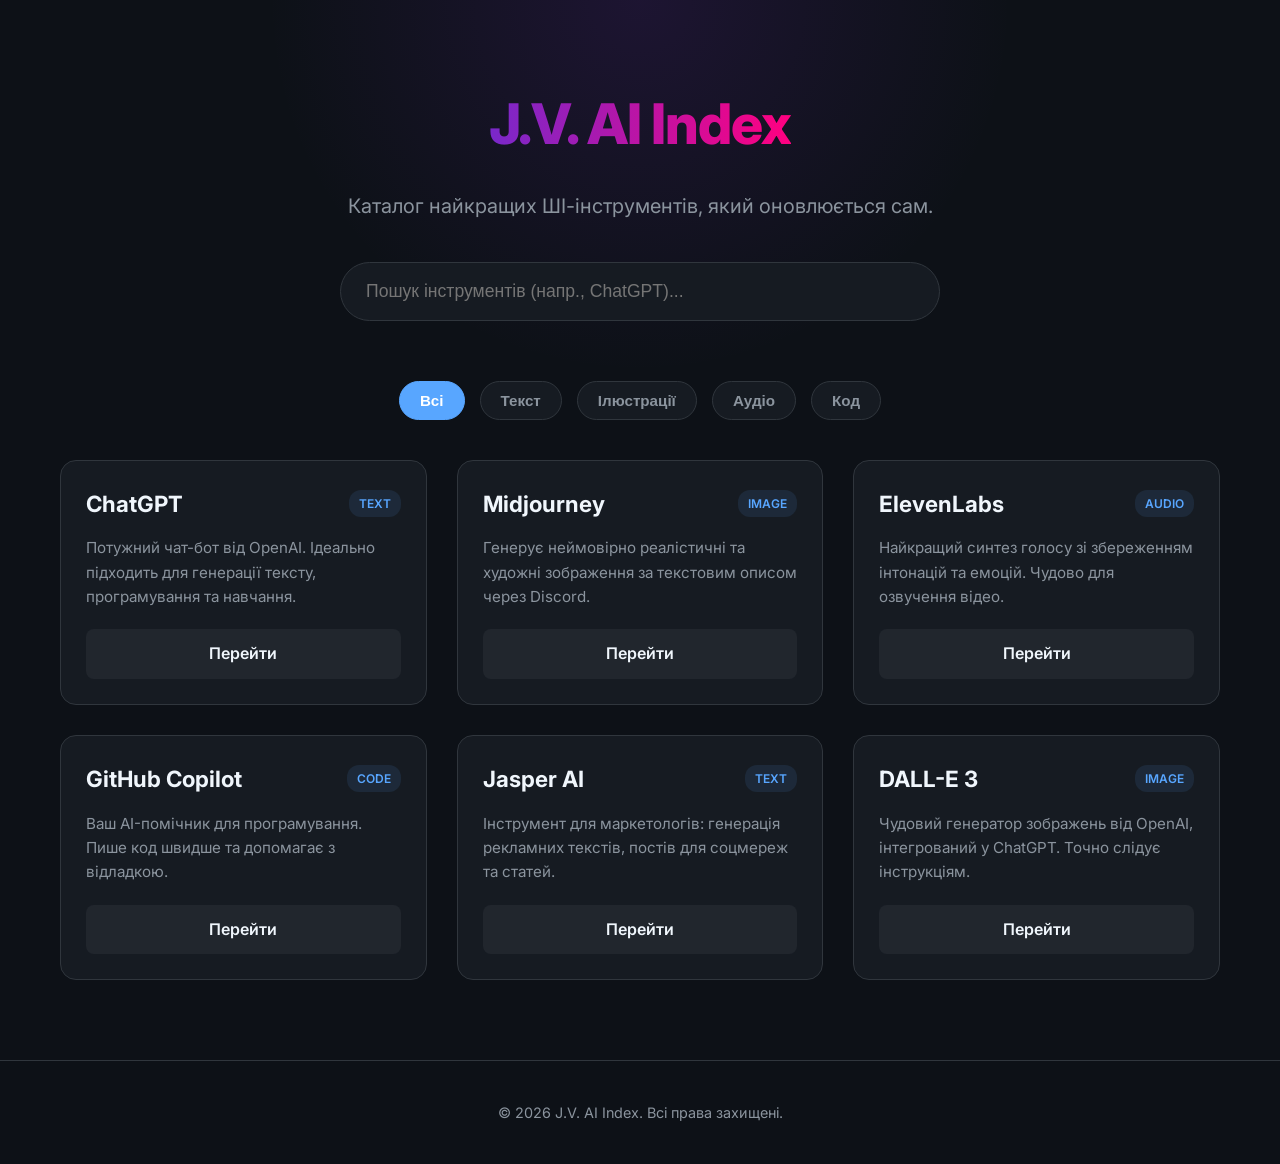
==== index.html @ 3a3bdd32 "Add files via upload" ====
<!DOCTYPE html>
<html lang="uk">

<head>
    <meta charset="UTF-8">
    <meta name="viewport" content="width=device-width, initial-scale=1.0">
    <title>AI Tools Database</title>
    <link rel="icon" type="image/png" href="favicon.png">
    <link rel="stylesheet" href="styles.css">
    <link href="https://fonts.googleapis.com/css2?family=Inter:wght@400;600;800&display=swap" rel="stylesheet">
</head>

<body>
    <header class="hero">
        <div class="container">
            <h1> <span class="gradient-text">J.V. AI Index</span></h1>
            <p>Каталог найкращих ШІ-інструментів, який оновлюється сам.</p>
            <div class="search-box">
                <input type="text" id="searchInput" placeholder="Пошук інструментів (напр., ChatGPT)...">
            </div>
        </div>
    </header>

    <main class="container">
        <div class="filters">
            <button class="filter-btn active" data-category="all">Всі</button>
            <button class="filter-btn" data-category="text">Текст</button>
            <button class="filter-btn" data-category="image">Ілюстрації</button>
            <button class="filter-btn" data-category="audio">Аудіо</button>
            <button class="filter-btn" data-category="code">Код</button>
        </div>

        <div class="tools-grid" id="toolsGrid">
            <!-- Items will be injected here by script.js -->
        </div>
    </main>

    <footer>
        <p>© 2026 J.V. AI Index. Всі права захищені.</p>
    </footer>

    <!-- Auto-monetization script (Skimlinks) -->
    <script type="text/javascript" src="https://s.skimresources.com/js/299388X1787152.skimlinks.js"></script>
    <script src="script.js"></script>
</body>

</html>
---- styles.css ----
:root {
    --bg-color: #0d1117;
    --card-bg: #161b22;
    --text-primary: #f0f6fc;
    --text-secondary: #8b949e;
    --accent: #58a6ff;
    --accent-hover: #3182ce;
    --gradient-start: #7928ca;
    --gradient-end: #ff0080;
}

* {
    margin: 0;
    padding: 0;
    box-sizing: border-box;
}

body {
    font-family: 'Inter', sans-serif;
    background-color: var(--bg-color);
    color: var(--text-primary);
    line-height: 1.6;
}

.container {
    max-width: 1200px;
    margin: 0 auto;
    padding: 0 20px;
}

.hero {
    text-align: center;
    padding: 80px 0 60px;
    background: radial-gradient(circle at top, rgba(121, 40, 202, 0.15) 0%, transparent 50%);
}

h1 {
    font-size: 3.5rem;
    font-weight: 800;
    margin-bottom: 20px;
    letter-spacing: -1px;
}

.gradient-text {
    background: linear-gradient(to right, var(--gradient-start), var(--gradient-end));
    -webkit-background-clip: text;
    -webkit-text-fill-color: transparent;
}

.hero p {
    font-size: 1.25rem;
    color: var(--text-secondary);
    margin-bottom: 40px;
}

.search-box {
    max-width: 600px;
    margin: 0 auto;
}

.search-box input {
    width: 100%;
    padding: 18px 25px;
    font-size: 1.1rem;
    background-color: var(--card-bg);
    border: 1px solid #30363d;
    border-radius: 50px;
    color: var(--text-primary);
    outline: none;
    transition: all 0.3s ease;
}

.search-box input:focus {
    border-color: var(--accent);
    box-shadow: 0 0 0 3px rgba(88, 166, 255, 0.3);
}

.filters {
    display: flex;
    justify-content: center;
    gap: 15px;
    margin-bottom: 40px;
    flex-wrap: wrap;
}

.filter-btn {
    background-color: var(--card-bg);
    color: var(--text-secondary);
    border: 1px solid #30363d;
    padding: 10px 20px;
    border-radius: 20px;
    cursor: pointer;
    font-size: 0.95rem;
    font-weight: 600;
    transition: all 0.2s;
}

.filter-btn:hover {
    color: var(--text-primary);
    border-color: var(--text-secondary);
}

.filter-btn.active {
    background-color: var(--accent);
    color: #fff;
    border-color: var(--accent);
}

.tools-grid {
    display: grid;
    grid-template-columns: repeat(auto-fill, minmax(300px, 1fr));
    gap: 30px;
    margin-bottom: 80px;
}

.card {
    background-color: var(--card-bg);
    border: 1px solid #30363d;
    border-radius: 16px;
    padding: 25px;
    transition: transform 0.3s ease, box-shadow 0.3s ease;
    display: flex;
    flex-direction: column;
}

.card:hover {
    transform: translateY(-5px);
    box-shadow: 0 10px 30px rgba(0, 0, 0, 0.5);
    border-color: #484f58;
}

.card-header {
    display: flex;
    justify-content: space-between;
    align-items: center;
    margin-bottom: 15px;
}

.card h3 {
    font-size: 1.4rem;
    color: var(--text-primary);
}

.category-tag {
    font-size: 0.75rem;
    text-transform: uppercase;
    background: rgba(88, 166, 255, 0.1);
    color: var(--accent);
    padding: 4px 10px;
    border-radius: 12px;
    font-weight: 600;
}

.card p {
    color: var(--text-secondary);
    font-size: 0.95rem;
    flex-grow: 1;
    margin-bottom: 20px;
}

.card-link {
    display: inline-block;
    width: 100%;
    text-align: center;
    padding: 12px 0;
    background-color: #21262d;
    color: var(--text-primary);
    text-decoration: none;
    border-radius: 8px;
    font-weight: 600;
    transition: background-color 0.2s;
}

.card-link:hover {
    background-color: var(--accent);
}

footer {
    text-align: center;
    padding: 40px 0;
    border-top: 1px solid #30363d;
    color: var(--text-secondary);
    font-size: 0.9rem;
}
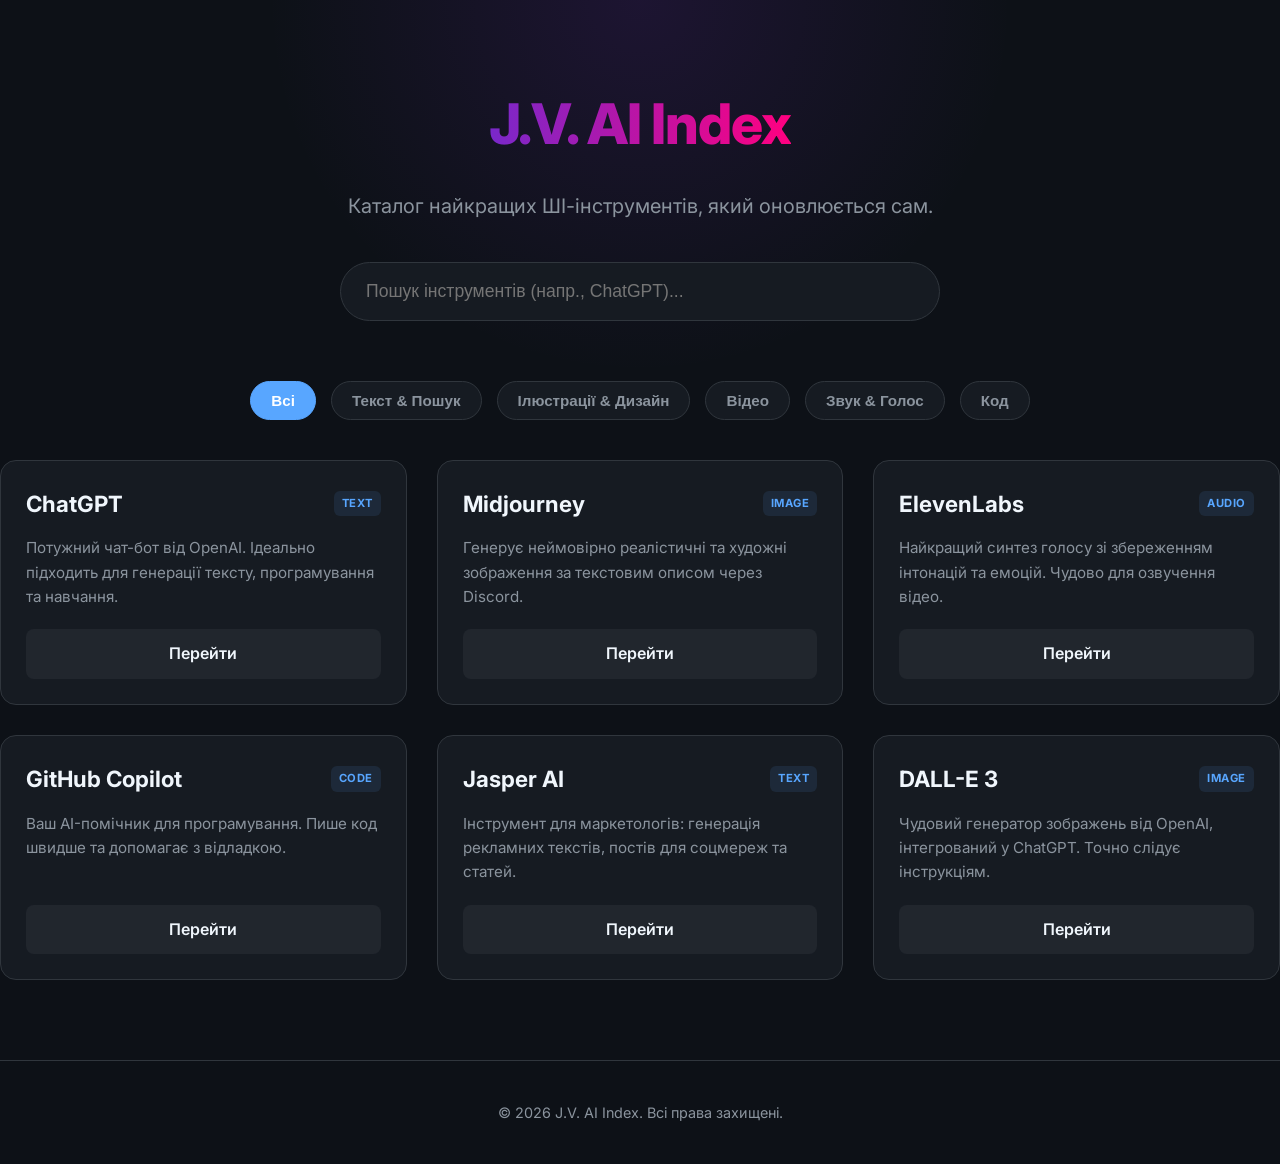
==== commit a6d0ad8b: "Add files via upload" ====
--- a/index.html
+++ b/index.html
@@ -21,18 +21,18 @@
         </div>
     </header>
 
-    <main class="container">
-        <div class="filters">
-            <button class="filter-btn active" data-category="all">Всі</button>
-            <button class="filter-btn" data-category="text">Текст</button>
-            <button class="filter-btn" data-category="image">Ілюстрації</button>
-            <button class="filter-btn" data-category="audio">Аудіо</button>
-            <button class="filter-btn" data-category="code">Код</button>
-        </div>
+    <div class="filters">
+        <button class="filter-btn active" data-category="all">Всі</button>
+        <button class="filter-btn" data-category="text">Текст & Пошук</button>
+        <button class="filter-btn" data-category="image">Ілюстрації & Дизайн</button>
+        <button class="filter-btn" data-category="video">Відео</button>
+        <button class="filter-btn" data-category="audio">Звук & Голос</button>
+        <button class="filter-btn" data-category="code">Код</button>
+    </div>
 
-        <div class="tools-grid" id="toolsGrid">
-            <!-- Items will be injected here by script.js -->
-        </div>
+    <div class="tools-grid" id="toolsGrid">
+        <!-- Items will be injected here by script.js -->
+    </div>
     </main>
 
     <footer>
--- a/styles.css
+++ b/styles.css
@@ -141,14 +141,40 @@
     color: var(--text-primary);
 }
 
+.tags-container {
+    display: flex;
+    flex-wrap: wrap;
+    gap: 6px;
+    justify-content: flex-end;
+}
+
 .category-tag {
-    font-size: 0.75rem;
+    font-size: 0.70rem;
     text-transform: uppercase;
     background: rgba(88, 166, 255, 0.1);
     color: var(--accent);
-    padding: 4px 10px;
-    border-radius: 12px;
-    font-weight: 600;
+    padding: 4px 8px;
+    border-radius: 6px;
+    font-weight: 700;
+    letter-spacing: 0.5px;
+}
+
+/* Специфічні кольори для популярних тегів */
+.tag-10 {
+    background: rgba(255, 123, 114, 0.15);
+    color: #ff7b72;
+    border: 1px solid rgba(255, 123, 114, 0.3);
+}
+
+.tag-20 {
+    background: rgba(210, 168, 255, 0.15);
+    color: #d2a8ff;
+    border: 1px solid rgba(210, 168, 255, 0.3);
+}
+
+.tag- {
+    background: rgba(86, 211, 100, 0.15);
+    color: #56d364;
 }
 
 .card p {
@@ -181,4 +207,4 @@
     border-top: 1px solid #30363d;
     color: var(--text-secondary);
     font-size: 0.9rem;
-}
+}
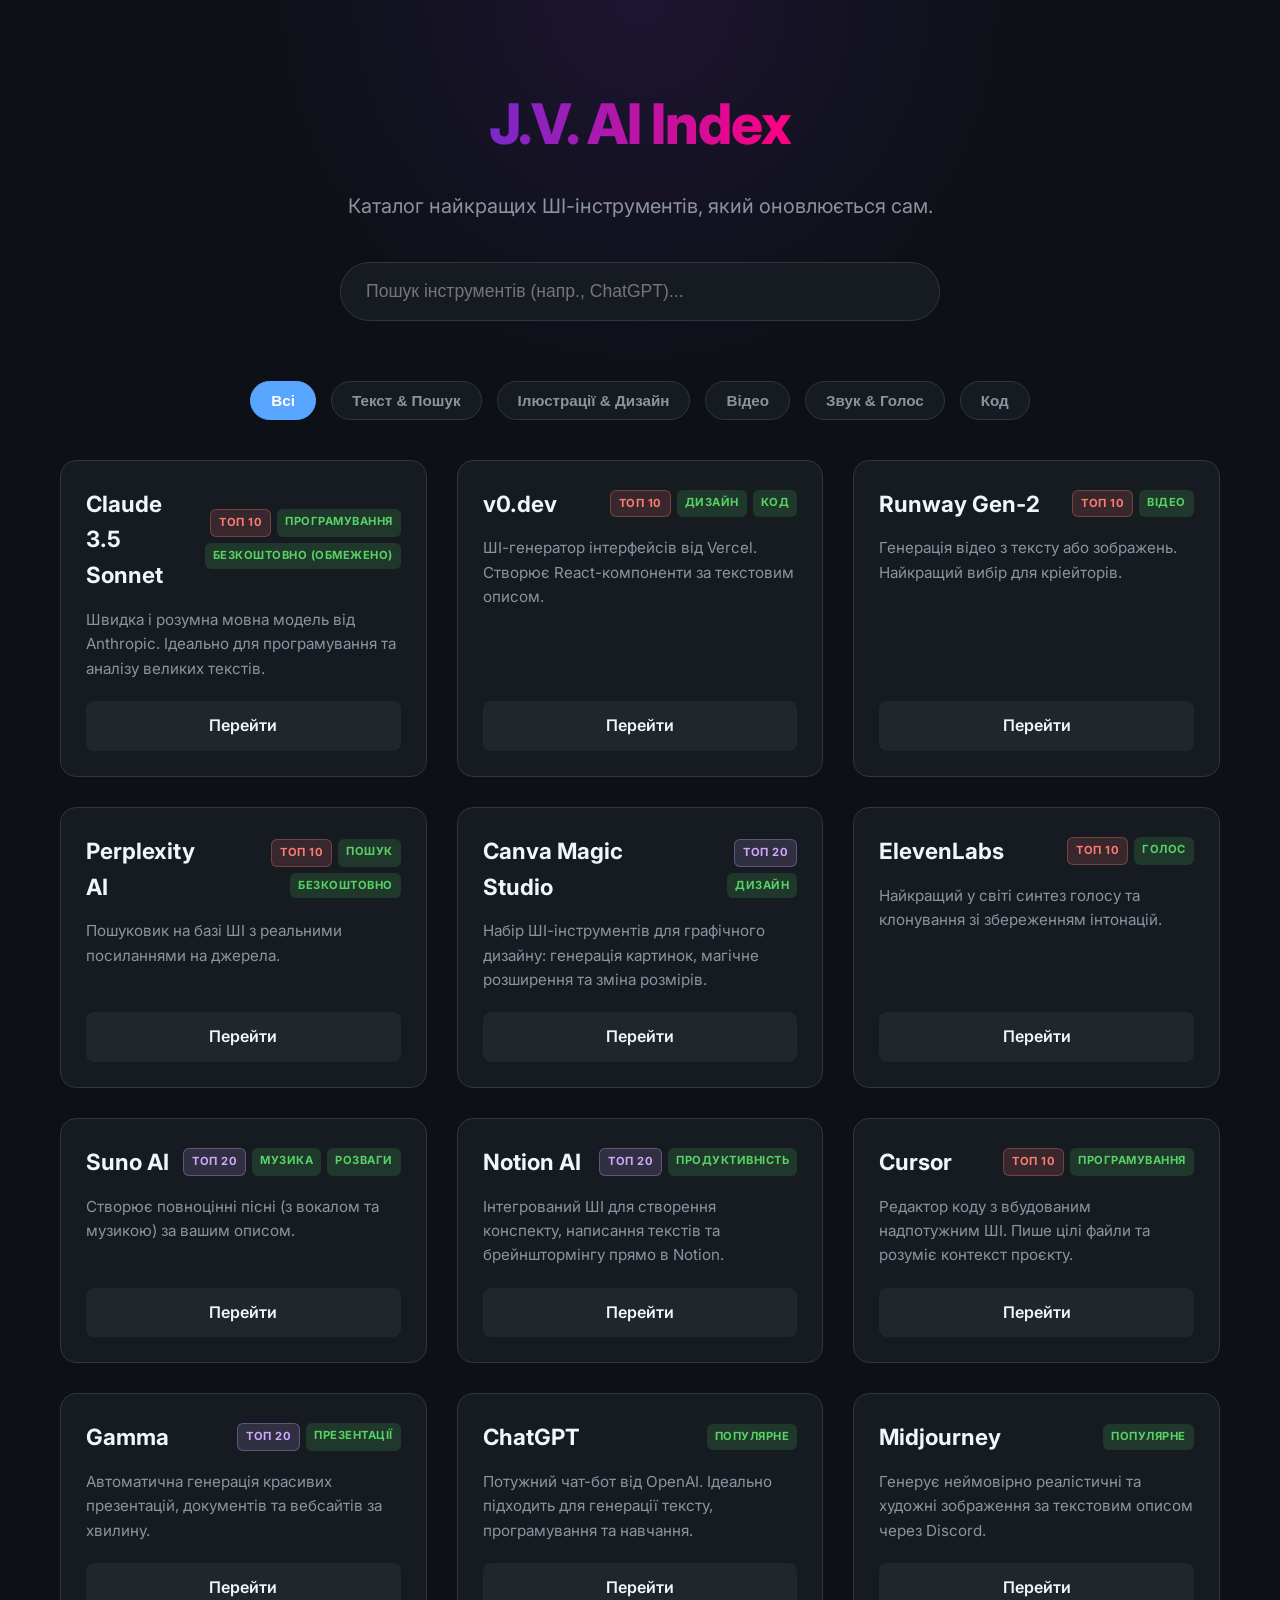
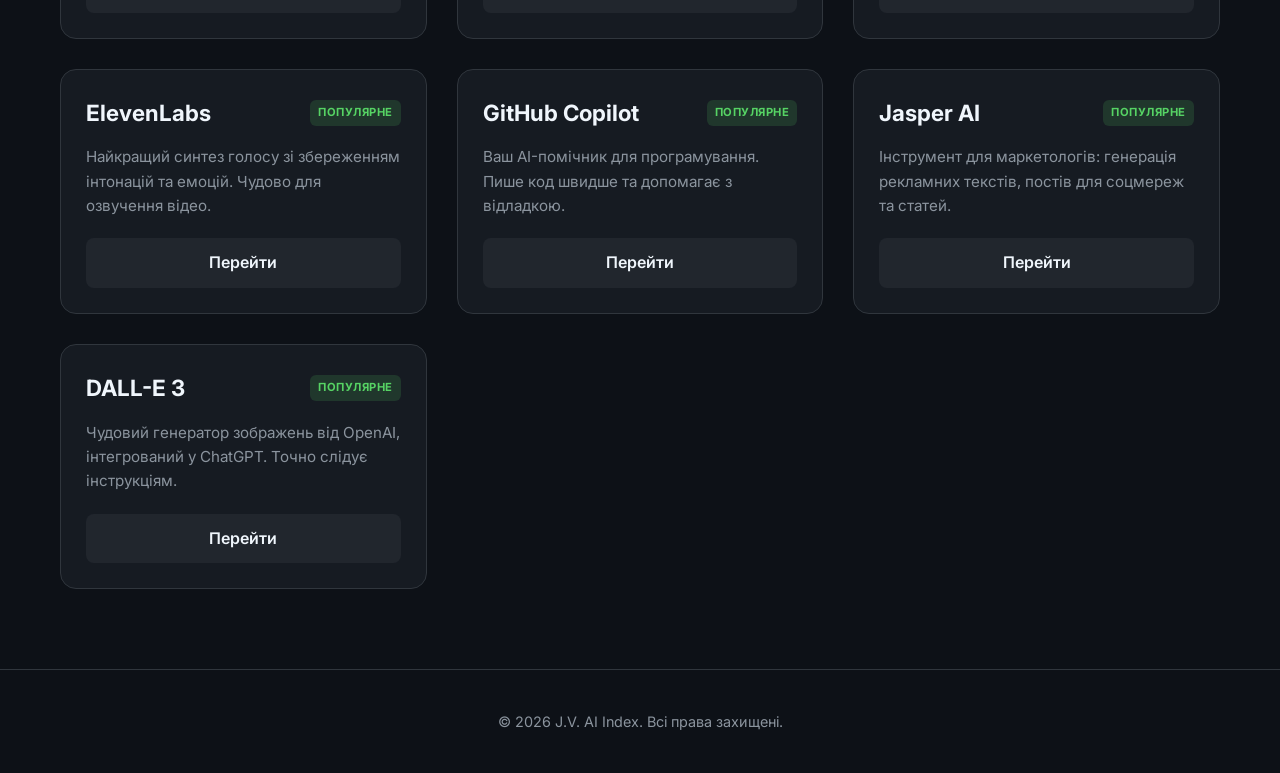
==== commit 9a911fff: "Add files via upload" ====
--- a/index.html
+++ b/index.html
@@ -21,18 +21,19 @@
         </div>
     </header>
 
-    <div class="filters">
-        <button class="filter-btn active" data-category="all">Всі</button>
-        <button class="filter-btn" data-category="text">Текст & Пошук</button>
-        <button class="filter-btn" data-category="image">Ілюстрації & Дизайн</button>
-        <button class="filter-btn" data-category="video">Відео</button>
-        <button class="filter-btn" data-category="audio">Звук & Голос</button>
-        <button class="filter-btn" data-category="code">Код</button>
-    </div>
+    <main class="container">
+        <div class="filters">
+            <button class="filter-btn active" data-category="all">Всі</button>
+            <button class="filter-btn" data-category="text">Текст & Пошук</button>
+            <button class="filter-btn" data-category="image">Ілюстрації & Дизайн</button>
+            <button class="filter-btn" data-category="video">Відео</button>
+            <button class="filter-btn" data-category="audio">Звук & Голос</button>
+            <button class="filter-btn" data-category="code">Код</button>
+        </div>
 
-    <div class="tools-grid" id="toolsGrid">
-        <!-- Items will be injected here by script.js -->
-    </div>
+        <div class="tools-grid" id="toolsGrid">
+            <!-- Items will be injected here by script.js -->
+        </div>
     </main>
 
     <footer>
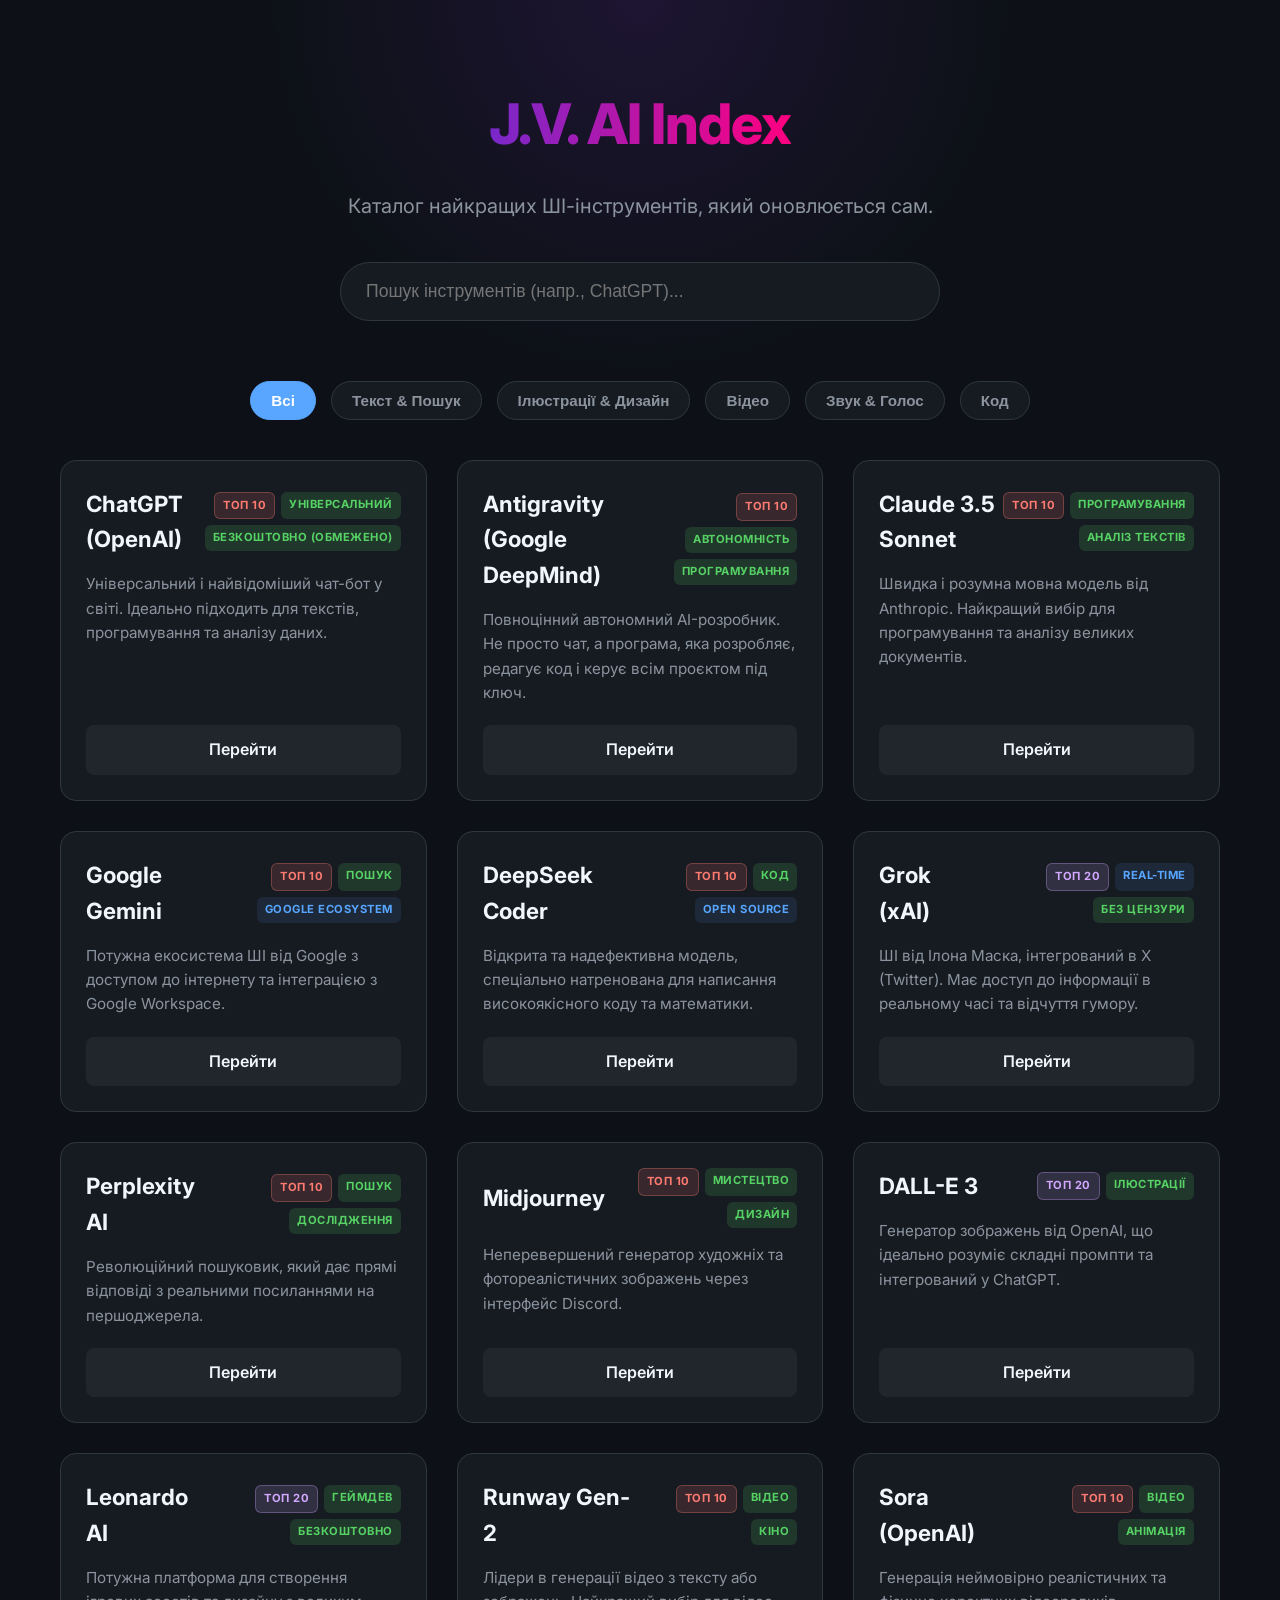
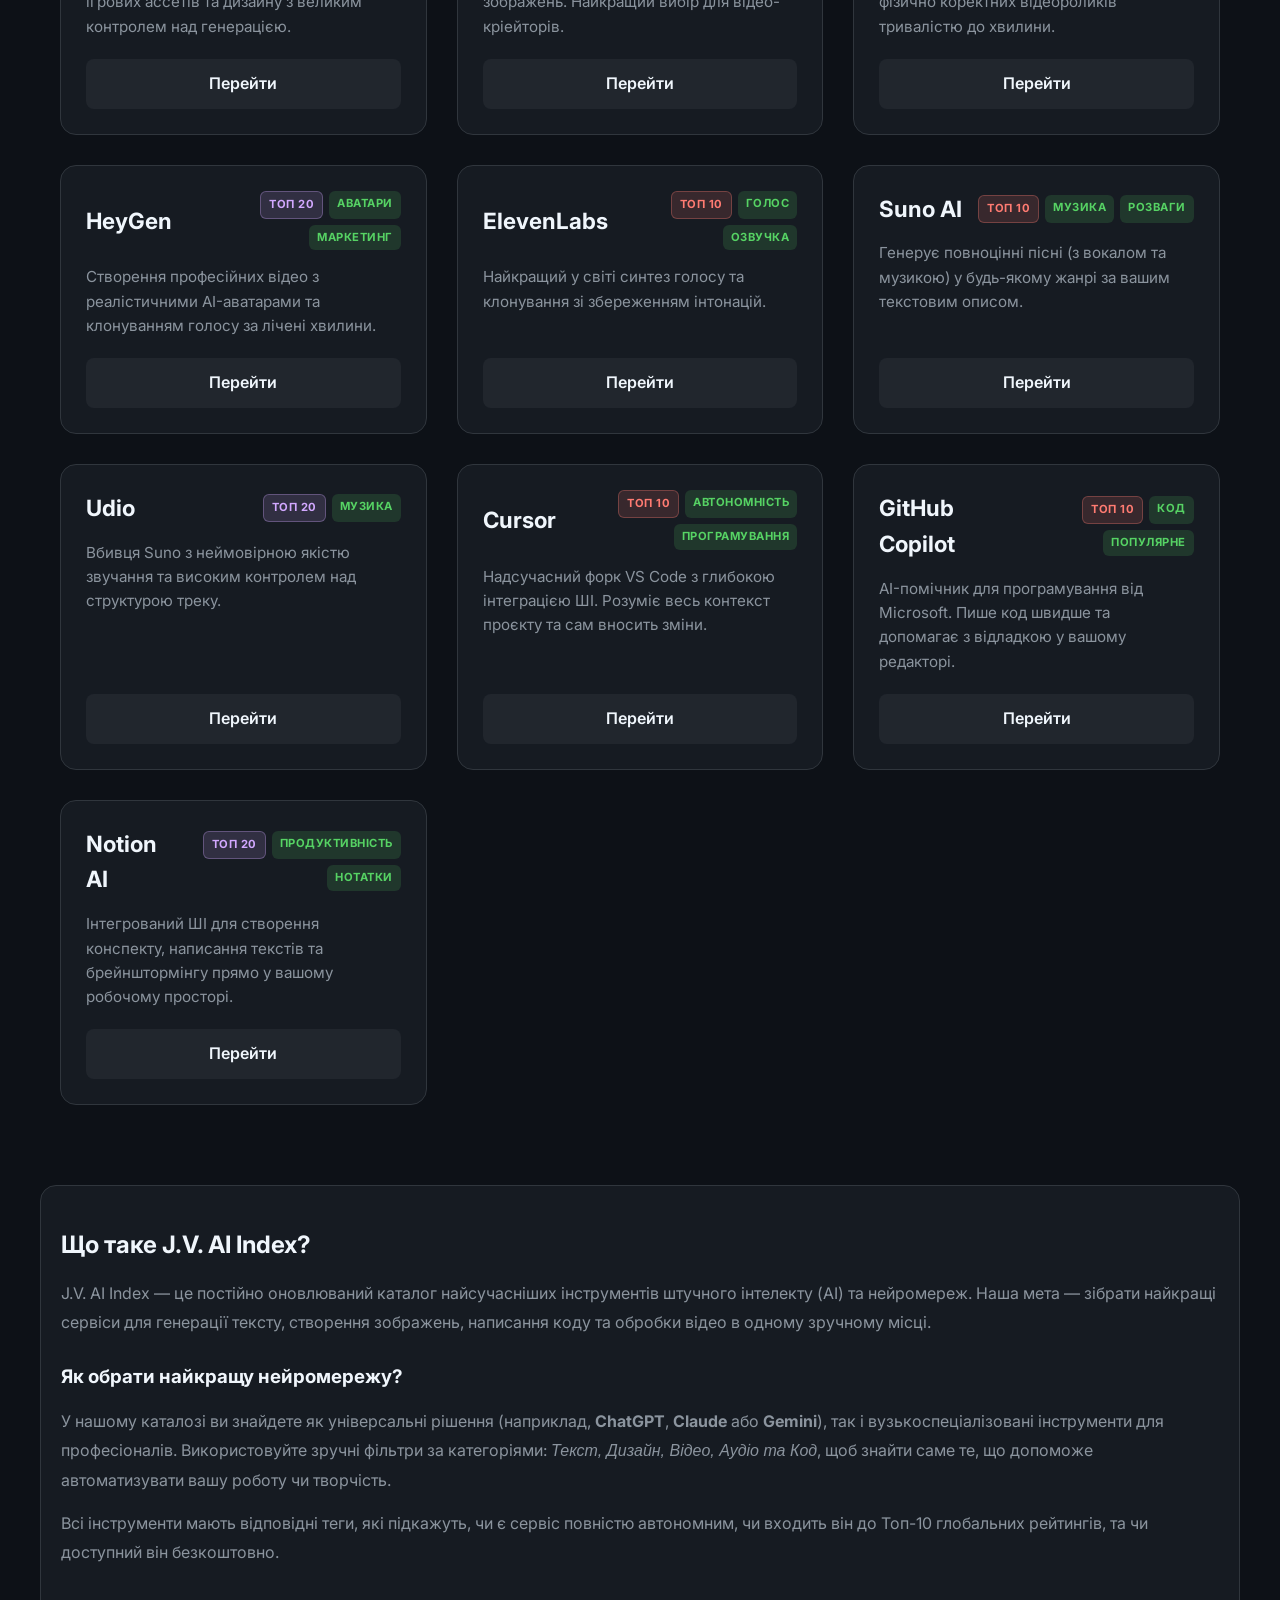
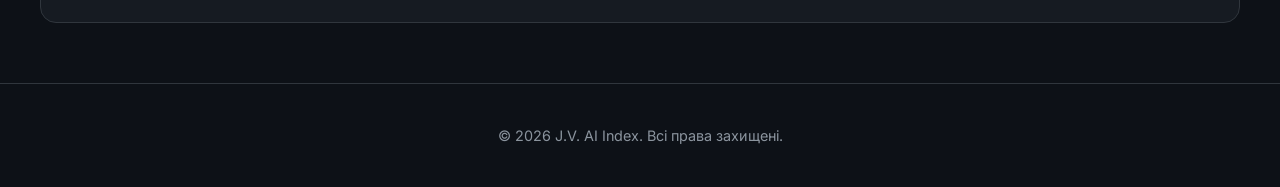
==== commit 66939561: "Add files via upload" ====
--- a/index.html
+++ b/index.html
@@ -4,7 +4,11 @@
 <head>
     <meta charset="UTF-8">
     <meta name="viewport" content="width=device-width, initial-scale=1.0">
-    <title>AI Tools Database</title>
+    <title>AI Tools Database — Каталог найкращих нейромереж</title>
+    <meta name="description"
+        content="Найбільший каталог ШІ-інструментів, нейромереж та сервісів штучного інтелекту. Знайдіть ідеальний AI для тексту, відео, програмування та дизайну.">
+    <meta name="keywords"
+        content="штучний інтелект, нейромережі, каталог ШІ, AI tools, ChatGPT, Midjourney, Claude, генерація відео">
     <link rel="icon" type="image/png" href="favicon.png">
     <link rel="stylesheet" href="styles.css">
     <link href="https://fonts.googleapis.com/css2?family=Inter:wght@400;600;800&display=swap" rel="stylesheet">
@@ -36,6 +40,22 @@
         </div>
     </main>
 
+    <section class="seo-content container">
+        <h2>Що таке J.V. AI Index?</h2>
+        <p>J.V. AI Index — це постійно оновлюваний каталог найсучасніших інструментів штучного інтелекту (AI) та
+            нейромереж. Наша мета — зібрати найкращі сервіси для генерації тексту, створення зображень, написання коду
+            та обробки відео в одному зручному місці.</p>
+
+        <h3>Як обрати найкращу нейромережу?</h3>
+        <p>У нашому каталозі ви знайдете як універсальні рішення (наприклад, <strong>ChatGPT</strong>,
+            <strong>Claude</strong> або <strong>Gemini</strong>), так і вузькоспеціалізовані інструменти для
+            професіоналів. Використовуйте зручні фільтри за категоріями: <em>Текст, Дизайн, Відео, Аудіо та Код</em>,
+            щоб знайти саме те, що допоможе автоматизувати вашу роботу чи творчість.</p>
+
+        <p>Всі інструменти мають відповідні теги, які підкажуть, чи є сервіс повністю автономним, чи входить він до
+            Топ-10 глобальних рейтингів, та чи доступний він безкоштовно.</p>
+    </section>
+
     <footer>
         <p>© 2026 J.V. AI Index. Всі права захищені.</p>
     </footer>
--- a/styles.css
+++ b/styles.css
@@ -201,6 +201,32 @@
     background-color: var(--accent);
 }
 
+.seo-content {
+    padding: 40px 20px;
+    margin-top: 40px;
+    background-color: var(--card-bg);
+    border-radius: 16px;
+    border: 1px solid #30363d;
+    margin-bottom: 60px;
+}
+
+.seo-content h2,
+.seo-content h3 {
+    color: var(--text-primary);
+    margin-bottom: 15px;
+    margin-top: 25px;
+}
+
+.seo-content h2:first-child {
+    margin-top: 0;
+}
+
+.seo-content p {
+    color: var(--text-secondary);
+    margin-bottom: 15px;
+    line-height: 1.8;
+}
+
 footer {
     text-align: center;
     padding: 40px 0;
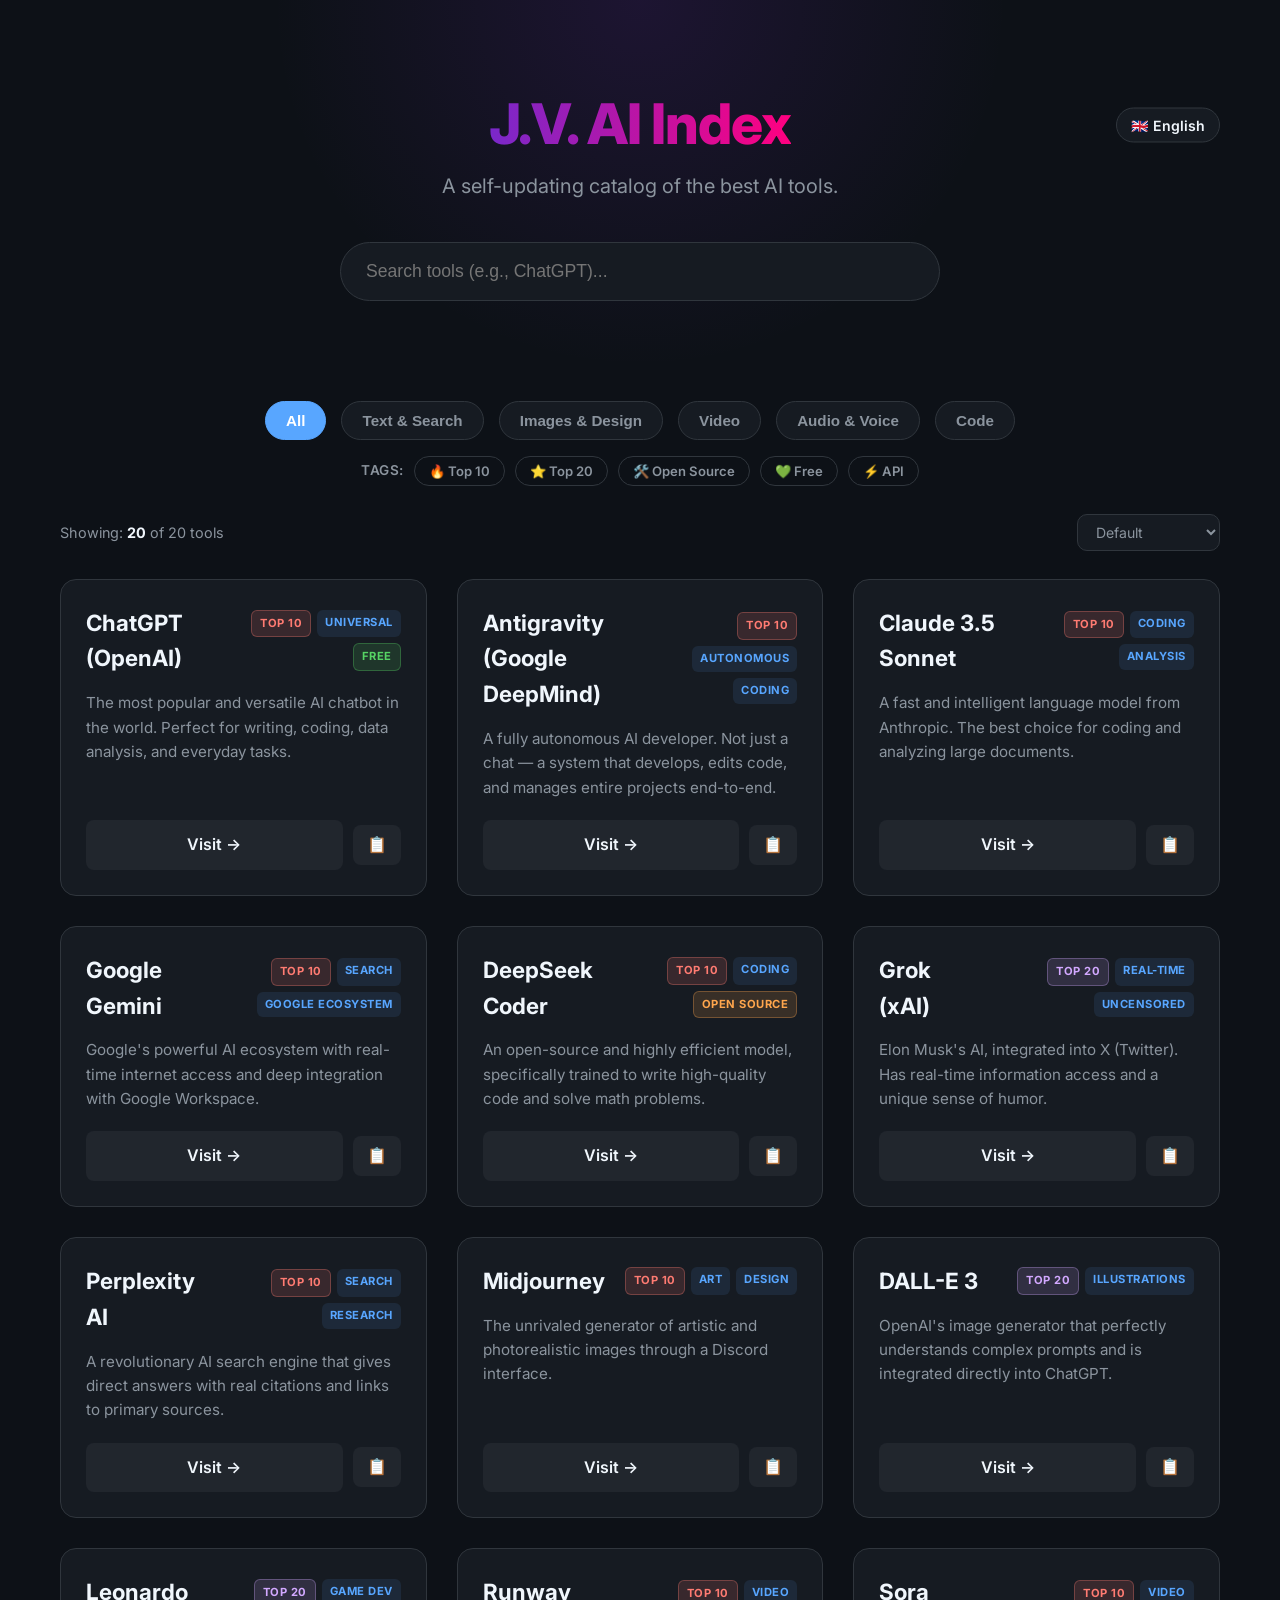
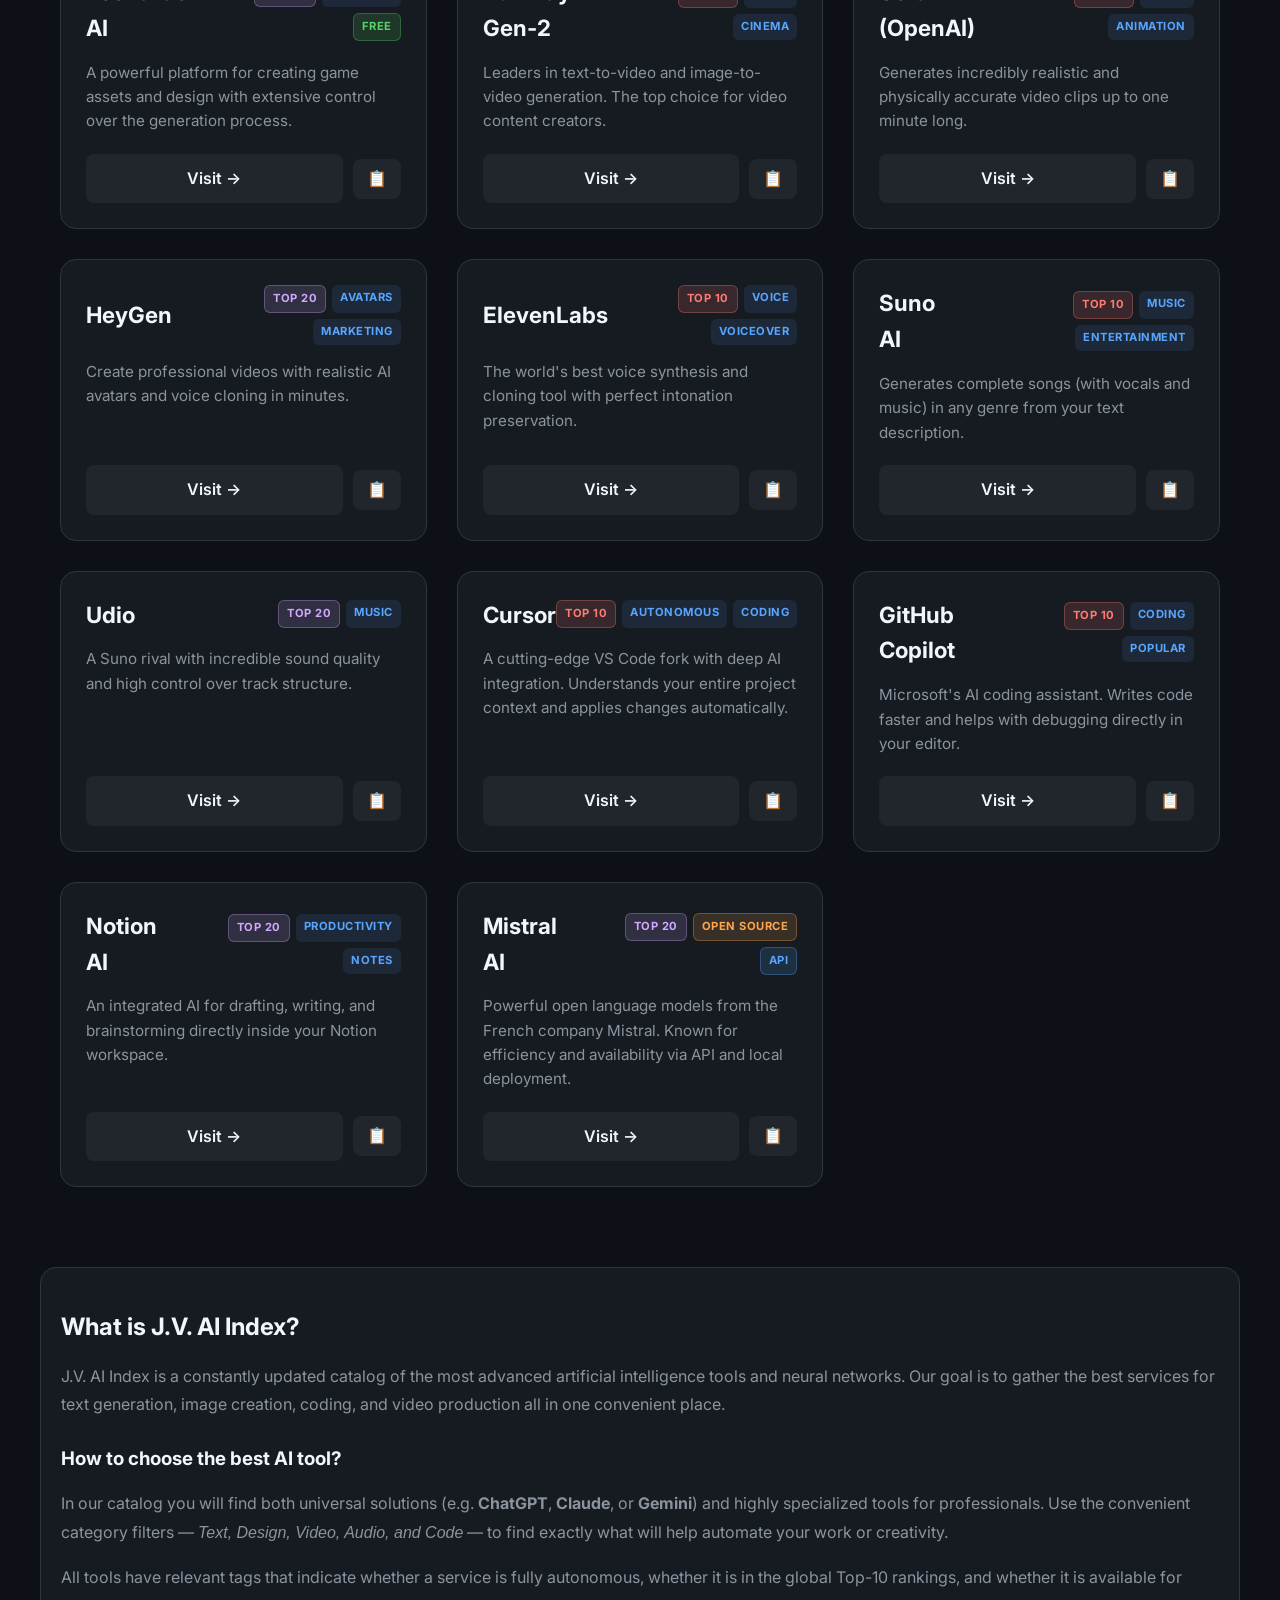
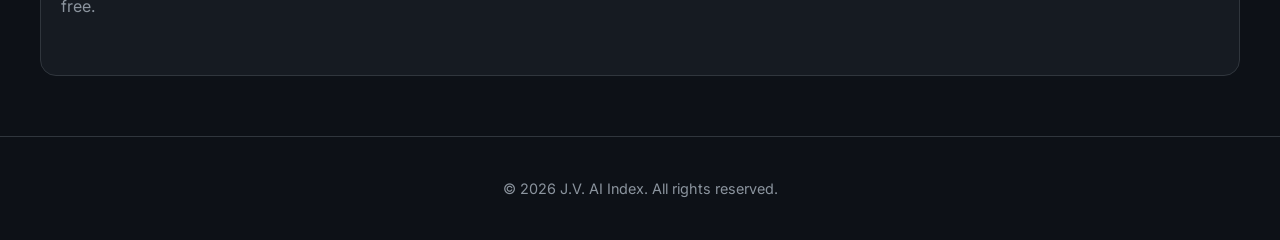
==== commit efeb5ef5: "Add files via upload" ====
--- a/index.html
+++ b/index.html
@@ -1,38 +1,64 @@
 <!DOCTYPE html>
-<html lang="uk">
+<html lang="en">
 
 <head>
     <meta charset="UTF-8">
     <meta name="viewport" content="width=device-width, initial-scale=1.0">
-    <title>AI Tools Database — Каталог найкращих нейромереж</title>
+    <title>J.V. AI Index — Best AI Tools Catalog</title>
     <meta name="description"
-        content="Найбільший каталог ШІ-інструментів, нейромереж та сервісів штучного інтелекту. Знайдіть ідеальний AI для тексту, відео, програмування та дизайну.">
+        content="The largest catalog of AI tools, neural networks, and artificial intelligence services. Find the perfect AI for text, video, coding, and design.">
     <meta name="keywords"
-        content="штучний інтелект, нейромережі, каталог ШІ, AI tools, ChatGPT, Midjourney, Claude, генерація відео">
+        content="artificial intelligence, neural networks, AI tools catalog, ChatGPT, Midjourney, Claude, video generation, best AI">
     <link rel="icon" type="image/png" href="favicon.png">
     <link rel="stylesheet" href="styles.css">
     <link href="https://fonts.googleapis.com/css2?family=Inter:wght@400;600;800&display=swap" rel="stylesheet">
+    <!-- i18n must load before script.js -->
+    <script src="i18n.js"></script>
 </head>
 
 <body>
     <header class="hero">
         <div class="container">
-            <h1> <span class="gradient-text">J.V. AI Index</span></h1>
-            <p>Каталог найкращих ШІ-інструментів, який оновлюється сам.</p>
+            <div class="hero-top">
+                <h1><span class="gradient-text">J.V. AI Index</span></h1>
+                <!-- Language Switcher -->
+                <div class="lang-switcher" id="langSwitcher" aria-label="Language selector"></div>
+            </div>
+            <p data-i18n="site_subtitle">A self-updating catalog of the best AI tools.</p>
             <div class="search-box">
-                <input type="text" id="searchInput" placeholder="Пошук інструментів (напр., ChatGPT)...">
+                <input type="text" id="searchInput" data-i18n-placeholder="search_placeholder"
+                    placeholder="Search tools (e.g., ChatGPT)...">
             </div>
         </div>
     </header>
 
     <main class="container">
         <div class="filters">
-            <button class="filter-btn active" data-category="all">Всі</button>
-            <button class="filter-btn" data-category="text">Текст & Пошук</button>
-            <button class="filter-btn" data-category="image">Ілюстрації & Дизайн</button>
-            <button class="filter-btn" data-category="video">Відео</button>
-            <button class="filter-btn" data-category="audio">Звук & Голос</button>
-            <button class="filter-btn" data-category="code">Код</button>
+            <button class="filter-btn active" data-category="all" data-i18n="filter_all">All</button>
+            <button class="filter-btn" data-category="text" data-i18n="filter_text">Text &amp; Search</button>
+            <button class="filter-btn" data-category="image" data-i18n="filter_image">Images &amp; Design</button>
+            <button class="filter-btn" data-category="video" data-i18n="filter_video">Video</button>
+            <button class="filter-btn" data-category="audio" data-i18n="filter_audio">Audio &amp; Voice</button>
+            <button class="filter-btn" data-category="code" data-i18n="filter_code">Code</button>
+        </div>
+
+        <div class="tag-filters" id="tagFilters">
+            <span class="tag-filter-label" data-i18n="tag_label">Tags:</span>
+            <button class="tag-filter-btn" data-tag="Top 10" data-i18n="tag_top10">🔥 Top 10</button>
+            <button class="tag-filter-btn" data-tag="Top 20" data-i18n="tag_top20">⭐ Top 20</button>
+            <button class="tag-filter-btn" data-tag="Open Source" data-i18n="tag_opensource">🛠️ Open Source</button>
+            <button class="tag-filter-btn" data-tag="Free" data-i18n="tag_free">💚 Free</button>
+            <button class="tag-filter-btn" data-tag="API" data-i18n="tag_api">⚡ API</button>
+        </div>
+
+        <div class="toolbar">
+            <span id="toolsCount" class="tools-count" data-i18n="loading">Loading...</span>
+            <select id="sortSelect" class="sort-select">
+                <option value="default" data-i18n="sort_default">Default</option>
+                <option value="az" data-i18n="sort_az">A → Z</option>
+                <option value="za" data-i18n="sort_za">Z → A</option>
+                <option value="top" data-i18n="sort_top">Top rated first</option>
+            </select>
         </div>
 
         <div class="tools-grid" id="toolsGrid">
@@ -41,23 +67,23 @@
     </main>
 
     <section class="seo-content container">
-        <h2>Що таке J.V. AI Index?</h2>
-        <p>J.V. AI Index — це постійно оновлюваний каталог найсучасніших інструментів штучного інтелекту (AI) та
-            нейромереж. Наша мета — зібрати найкращі сервіси для генерації тексту, створення зображень, написання коду
-            та обробки відео в одному зручному місці.</p>
+        <h2 data-i18n="seo_h2">What is J.V. AI Index?</h2>
+        <p data-i18n="seo_p1">J.V. AI Index is a constantly updated catalog of the most advanced artificial intelligence
+            tools and neural networks. Our goal is to gather the best services for text generation, image creation,
+            coding, and video production all in one convenient place.</p>
 
-        <h3>Як обрати найкращу нейромережу?</h3>
-        <p>У нашому каталозі ви знайдете як універсальні рішення (наприклад, <strong>ChatGPT</strong>,
-            <strong>Claude</strong> або <strong>Gemini</strong>), так і вузькоспеціалізовані інструменти для
-            професіоналів. Використовуйте зручні фільтри за категоріями: <em>Текст, Дизайн, Відео, Аудіо та Код</em>,
-            щоб знайти саме те, що допоможе автоматизувати вашу роботу чи творчість.</p>
+        <h3 data-i18n="seo_h3">How to choose the best AI tool?</h3>
+        <p data-i18n="seo_p2">In our catalog you will find both universal solutions (e.g. <strong>ChatGPT</strong>,
+            <strong>Claude</strong>, or <strong>Gemini</strong>) and highly specialized tools for professionals. Use the
+            convenient category filters — <em>Text, Design, Video, Audio, and Code</em> — to find exactly what will help
+            automate your work or creativity.</p>
 
-        <p>Всі інструменти мають відповідні теги, які підкажуть, чи є сервіс повністю автономним, чи входить він до
-            Топ-10 глобальних рейтингів, та чи доступний він безкоштовно.</p>
+        <p data-i18n="seo_p3">All tools have relevant tags that indicate whether a service is fully autonomous, whether
+            it is in the global Top-10 rankings, and whether it is available for free.</p>
     </section>
 
     <footer>
-        <p>© 2026 J.V. AI Index. Всі права захищені.</p>
+        <p data-i18n="footer">© 2026 J.V. AI Index. All rights reserved.</p>
     </footer>
 
     <!-- Auto-monetization script (Skimlinks) -->
--- a/styles.css
+++ b/styles.css
@@ -32,6 +32,27 @@
     text-align: center;
     padding: 80px 0 60px;
     background: radial-gradient(circle at top, rgba(121, 40, 202, 0.15) 0%, transparent 50%);
+    position: relative;
+}
+
+/* Hero top row: title left/center + lang switcher right */
+.hero-top {
+    display: flex;
+    align-items: center;
+    justify-content: center;
+    position: relative;
+    margin-bottom: 0;
+}
+
+.hero-top h1 {
+    margin-bottom: 0;
+}
+
+.lang-switcher {
+    position: absolute;
+    right: 0;
+    top: 50%;
+    transform: translateY(-50%);
 }
 
 h1 {
@@ -79,8 +100,9 @@
     display: flex;
     justify-content: center;
     gap: 15px;
-    margin-bottom: 40px;
+    margin-bottom: 16px;
     flex-wrap: wrap;
+    margin-top: 40px;
 }
 
 .filter-btn {
@@ -106,6 +128,84 @@
     border-color: var(--accent);
 }
 
+/* Tag Filters */
+.tag-filters {
+    display: flex;
+    justify-content: center;
+    align-items: center;
+    gap: 10px;
+    margin-bottom: 28px;
+    flex-wrap: wrap;
+}
+
+.tag-filter-label {
+    font-size: 0.85rem;
+    color: var(--text-secondary);
+    font-weight: 600;
+    text-transform: uppercase;
+    letter-spacing: 0.5px;
+}
+
+.tag-filter-btn {
+    background: transparent;
+    color: var(--text-secondary);
+    border: 1px solid #30363d;
+    padding: 6px 14px;
+    border-radius: 20px;
+    cursor: pointer;
+    font-size: 0.82rem;
+    font-weight: 600;
+    font-family: 'Inter', sans-serif;
+    transition: all 0.2s;
+}
+
+.tag-filter-btn:hover {
+    color: var(--text-primary);
+    border-color: var(--accent);
+}
+
+.tag-filter-btn.active {
+    background: rgba(88, 166, 255, 0.15);
+    color: var(--accent);
+    border-color: var(--accent);
+}
+
+/* Toolbar: counter + sort */
+.toolbar {
+    display: flex;
+    justify-content: space-between;
+    align-items: center;
+    margin-bottom: 28px;
+}
+
+.tools-count {
+    font-size: 0.9rem;
+    color: var(--text-secondary);
+}
+
+.tools-count strong {
+    color: var(--text-primary);
+}
+
+.sort-select {
+    background-color: var(--card-bg);
+    color: var(--text-secondary);
+    border: 1px solid #30363d;
+    padding: 8px 14px;
+    border-radius: 10px;
+    font-size: 0.88rem;
+    font-family: 'Inter', sans-serif;
+    cursor: pointer;
+    outline: none;
+    transition: border-color 0.2s;
+}
+
+.sort-select:hover,
+.sort-select:focus {
+    border-color: var(--accent);
+    color: var(--text-primary);
+}
+
 .tools-grid {
     display: grid;
     grid-template-columns: repeat(auto-fill, minmax(300px, 1fr));
@@ -113,6 +213,19 @@
     margin-bottom: 80px;
 }
 
+/* Card entrance animation */
+@keyframes cardIn {
+    from {
+        opacity: 0;
+        transform: translateY(20px);
+    }
+
+    to {
+        opacity: 1;
+        transform: translateY(0);
+    }
+}
+
 .card {
     background-color: var(--card-bg);
     border: 1px solid #30363d;
@@ -121,6 +234,9 @@
     transition: transform 0.3s ease, box-shadow 0.3s ease;
     display: flex;
     flex-direction: column;
+    position: relative;
+    animation: cardIn 0.4s ease both;
+    animation-delay: calc(var(--i, 0) * 50ms);
 }
 
 .card:hover {
@@ -159,22 +275,36 @@
     letter-spacing: 0.5px;
 }
 
-/* Специфічні кольори для популярних тегів */
-.tag-10 {
+/* Tag colors */
+.tag-top10 {
     background: rgba(255, 123, 114, 0.15);
     color: #ff7b72;
     border: 1px solid rgba(255, 123, 114, 0.3);
 }
 
-.tag-20 {
+.tag-top20 {
     background: rgba(210, 168, 255, 0.15);
     color: #d2a8ff;
     border: 1px solid rgba(210, 168, 255, 0.3);
 }
 
+.tag-free,
 .tag- {
     background: rgba(86, 211, 100, 0.15);
     color: #56d364;
+    border: 1px solid rgba(86, 211, 100, 0.3);
+}
+
+.tag-opensource {
+    background: rgba(255, 166, 77, 0.15);
+    color: #ffa64d;
+    border: 1px solid rgba(255, 166, 77, 0.3);
+}
+
+.tag-api {
+    background: rgba(88, 166, 255, 0.15);
+    color: var(--accent);
+    border: 1px solid rgba(88, 166, 255, 0.3);
 }
 
 .card p {
@@ -184,9 +314,15 @@
     margin-bottom: 20px;
 }
 
+.card-actions {
+    display: flex;
+    gap: 10px;
+    align-items: center;
+}
+
 .card-link {
     display: inline-block;
-    width: 100%;
+    flex: 1;
     text-align: center;
     padding: 12px 0;
     background-color: #21262d;
@@ -199,6 +335,51 @@
 
 .card-link:hover {
     background-color: var(--accent);
+}
+
+/* Copy button */
+.copy-btn {
+    background: #21262d;
+    border: none;
+    border-radius: 8px;
+    color: var(--text-secondary);
+    cursor: pointer;
+    padding: 12px 14px;
+    font-size: 1rem;
+    line-height: 1;
+    transition: all 0.2s;
+    position: relative;
+}
+
+.copy-btn:hover {
+    background: #30363d;
+    color: var(--text-primary);
+}
+
+.copy-btn .tooltip {
+    position: absolute;
+    bottom: calc(100% + 6px);
+    left: 50%;
+    transform: translateX(-50%);
+    background: #56d364;
+    color: #000;
+    font-size: 0.75rem;
+    font-weight: 700;
+    padding: 4px 8px;
+    border-radius: 6px;
+    white-space: nowrap;
+    pointer-events: none;
+    opacity: 0;
+    transition: opacity 0.2s;
+}
+
+.copy-btn.copied .tooltip {
+    opacity: 1;
+}
+
+.copy-btn.copied {
+    background: rgba(86, 211, 100, 0.15);
+    color: #56d364;
 }
 
 .seo-content {
@@ -233,4 +414,117 @@
     border-top: 1px solid #30363d;
     color: var(--text-secondary);
     font-size: 0.9rem;
+}
+
+/* ========================
+   Language Switcher
+   ======================== */
+.lang-toggle-btn {
+    background: var(--card-bg);
+    border: 1px solid #30363d;
+    color: var(--text-primary);
+    padding: 8px 14px;
+    border-radius: 20px;
+    cursor: pointer;
+    font-family: 'Inter', sans-serif;
+    font-size: 0.88rem;
+    font-weight: 600;
+    transition: all 0.2s ease;
+    white-space: nowrap;
+    display: flex;
+    align-items: center;
+    gap: 6px;
+}
+
+.lang-toggle-btn:hover {
+    border-color: var(--accent);
+    color: var(--accent);
+}
+
+.lang-dropdown {
+    position: absolute;
+    top: calc(100% + 8px);
+    right: 0;
+    background: #1c2128;
+    border: 1px solid #30363d;
+    border-radius: 12px;
+    padding: 6px;
+    min-width: 160px;
+    box-shadow: 0 16px 40px rgba(0, 0, 0, 0.6);
+    z-index: 1000;
+    opacity: 0;
+    transform: translateY(-8px) scale(0.97);
+    pointer-events: none;
+    transition: opacity 0.18s ease, transform 0.18s ease;
+}
+
+.lang-dropdown.open {
+    opacity: 1;
+    transform: translateY(0) scale(1);
+    pointer-events: all;
+}
+
+.lang-option {
+    display: flex;
+    align-items: center;
+    gap: 10px;
+    width: 100%;
+    background: transparent;
+    border: none;
+    color: var(--text-secondary);
+    padding: 9px 12px;
+    border-radius: 8px;
+    cursor: pointer;
+    font-family: 'Inter', sans-serif;
+    font-size: 0.88rem;
+    font-weight: 500;
+    text-align: left;
+    transition: background 0.15s, color 0.15s;
+}
+
+.lang-option:hover {
+    background: #21262d;
+    color: var(--text-primary);
+}
+
+.lang-option.active {
+    background: rgba(88, 166, 255, 0.12);
+    color: var(--accent);
+    font-weight: 600;
+}
+
+.lang-flag {
+    font-size: 1.1rem;
+    line-height: 1;
+}
+
+.lang-label {
+    flex: 1;
+}
+
+/* Mobile: lang switcher full-width dropdown */
+@media (max-width: 600px) {
+    .hero-top {
+        flex-direction: column;
+        gap: 16px;
+    }
+
+    .lang-switcher {
+        position: static;
+        transform: none;
+    }
+
+    .lang-dropdown {
+        right: auto;
+        left: 50%;
+        transform: translateX(-50%) translateY(-8px) scale(0.97);
+    }
+
+    .lang-dropdown.open {
+        transform: translateX(-50%) translateY(0) scale(1);
+    }
+
+    h1 {
+        font-size: 2.5rem;
+    }
 }
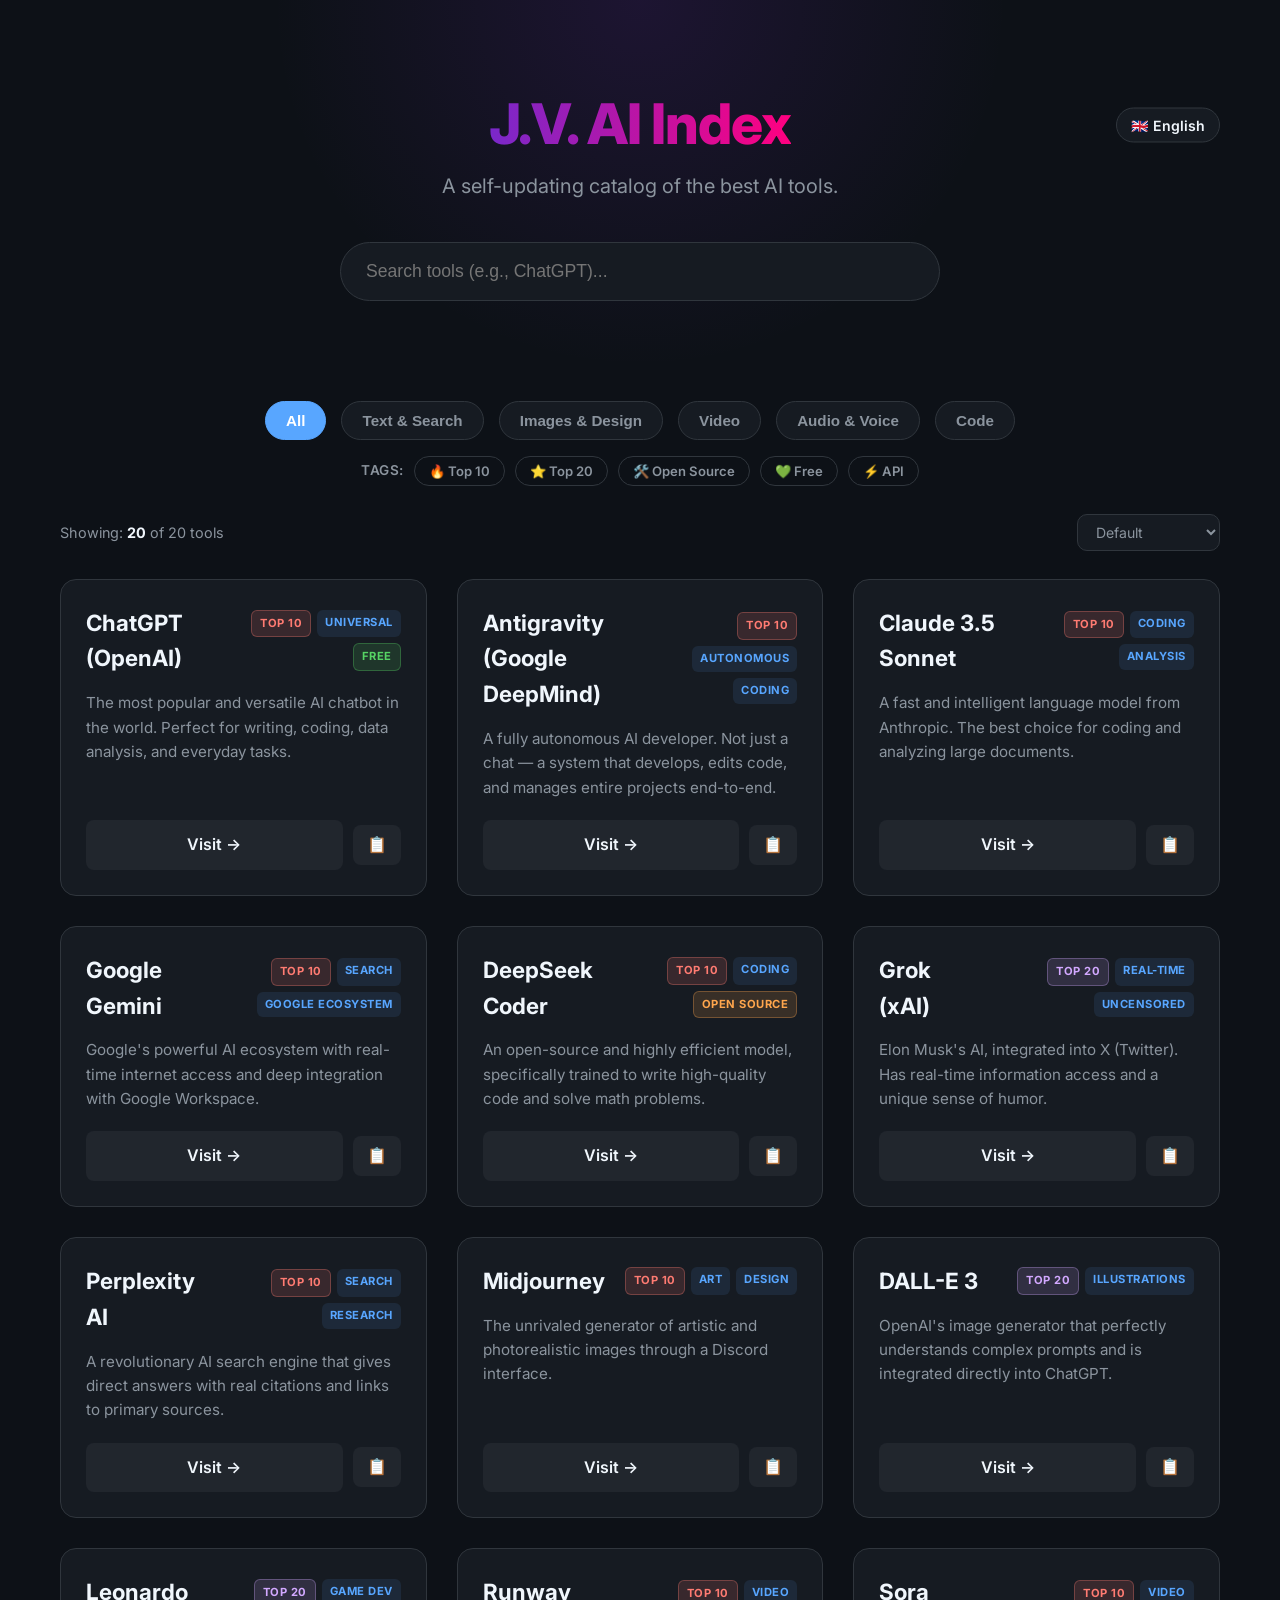
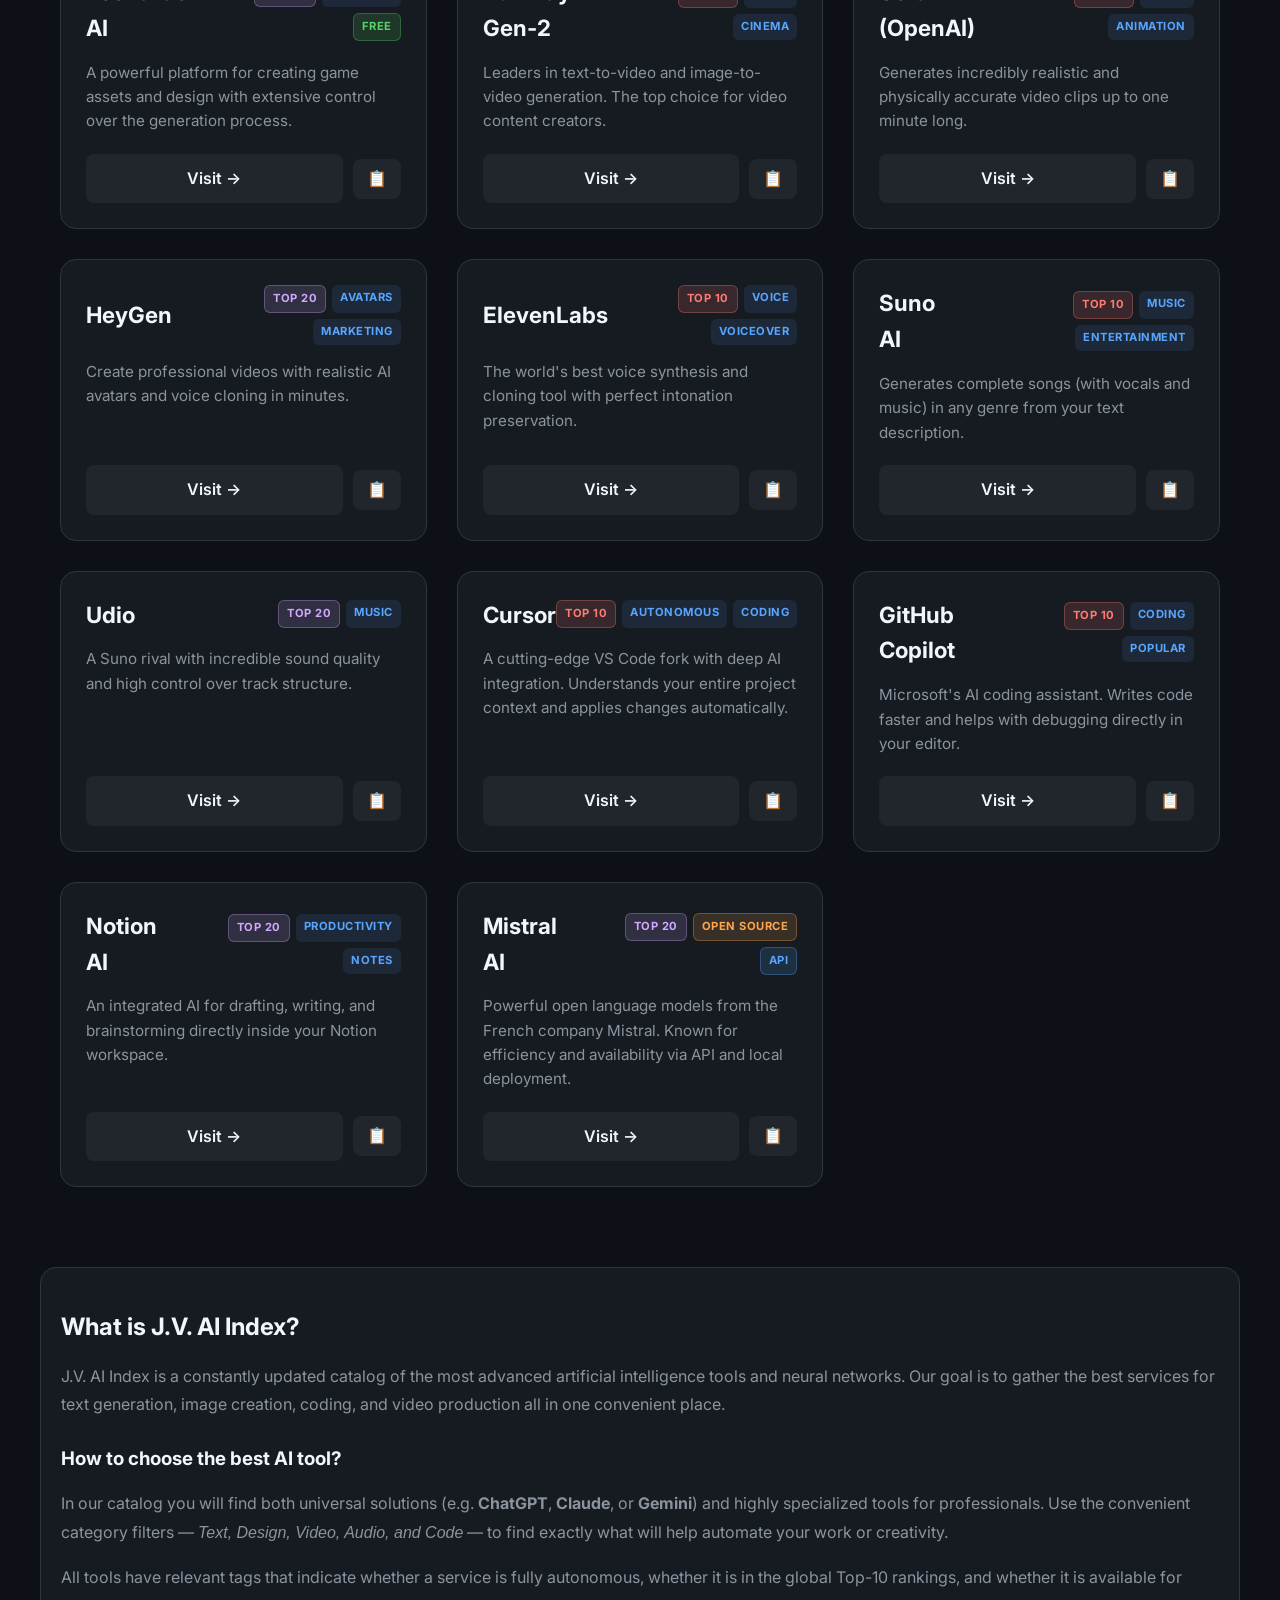
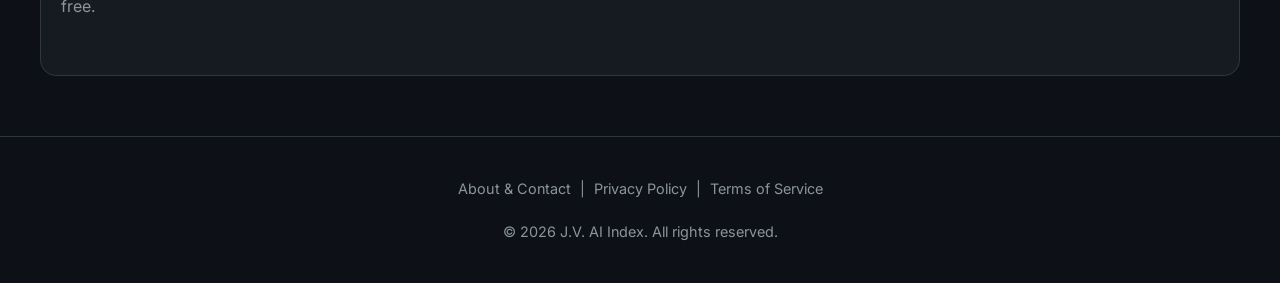
==== commit 34e6eb87: "Add files via upload" ====
--- a/index.html
+++ b/index.html
@@ -76,13 +76,19 @@
         <p data-i18n="seo_p2">In our catalog you will find both universal solutions (e.g. <strong>ChatGPT</strong>,
             <strong>Claude</strong>, or <strong>Gemini</strong>) and highly specialized tools for professionals. Use the
             convenient category filters — <em>Text, Design, Video, Audio, and Code</em> — to find exactly what will help
-            automate your work or creativity.</p>
+            automate your work or creativity.
+        </p>
 
         <p data-i18n="seo_p3">All tools have relevant tags that indicate whether a service is fully autonomous, whether
             it is in the global Top-10 rankings, and whether it is available for free.</p>
     </section>
 
     <footer>
+        <div class="footer-links">
+            <a href="about.html">About & Contact</a> |
+            <a href="privacy.html">Privacy Policy</a> |
+            <a href="terms.html">Terms of Service</a>
+        </div>
         <p data-i18n="footer">© 2026 J.V. AI Index. All rights reserved.</p>
     </footer>
 
--- a/styles.css
+++ b/styles.css
@@ -382,6 +382,29 @@
     color: #56d364;
 }
 
+.seo-cfooter {
+    padding: 60px 0 40px;
+    text-align: center;
+    border-top: 1px solid var(--border);
+    margin-top: 80px;
+}
+
+.footer-links {
+    margin-bottom: 20px;
+    font-size: 0.9rem;
+    color: var(--text-muted);
+}
+
+.footer-links a {
+    color: var(--text-muted);
+    text-decoration: none;
+    margin: 0 5px;
+}
+
+.footer-links a:hover {
+    color: var(--primary);
+}
+
 .seo-content {
     padding: 40px 20px;
     margin-top: 40px;
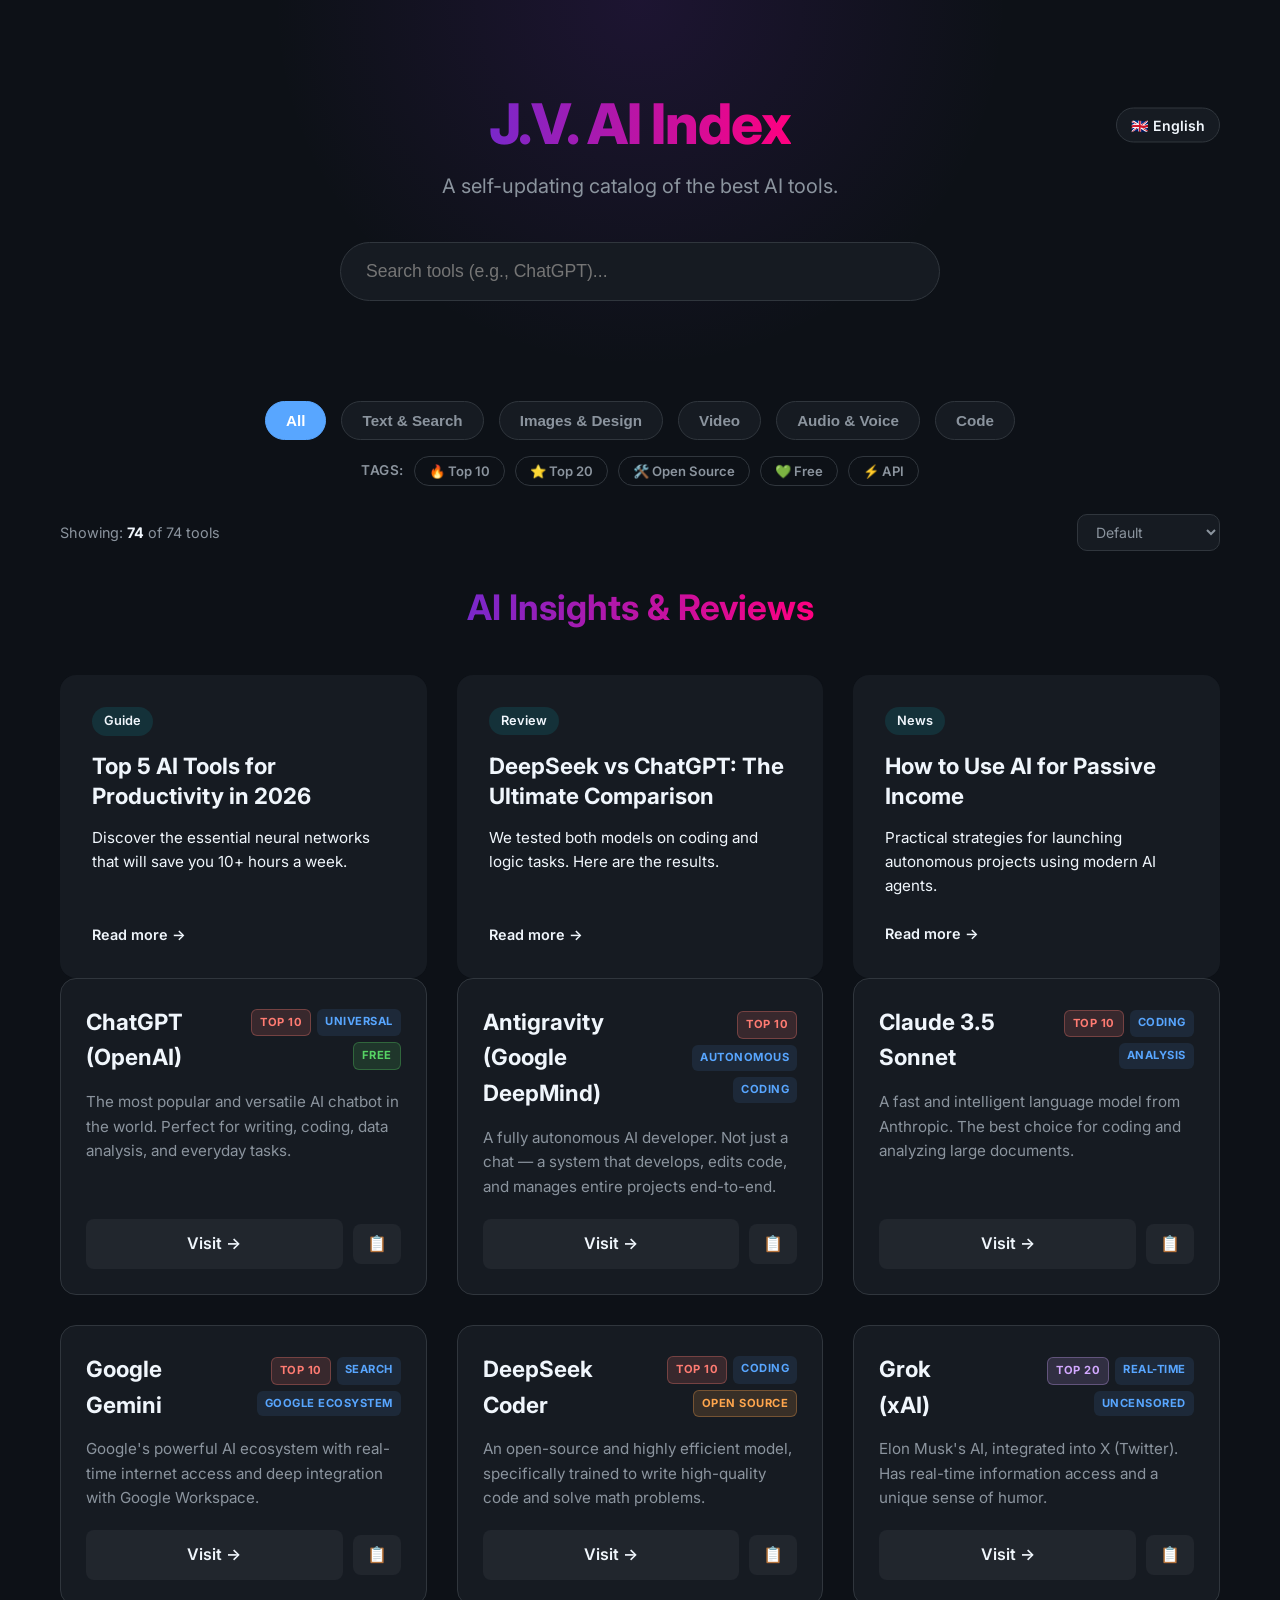
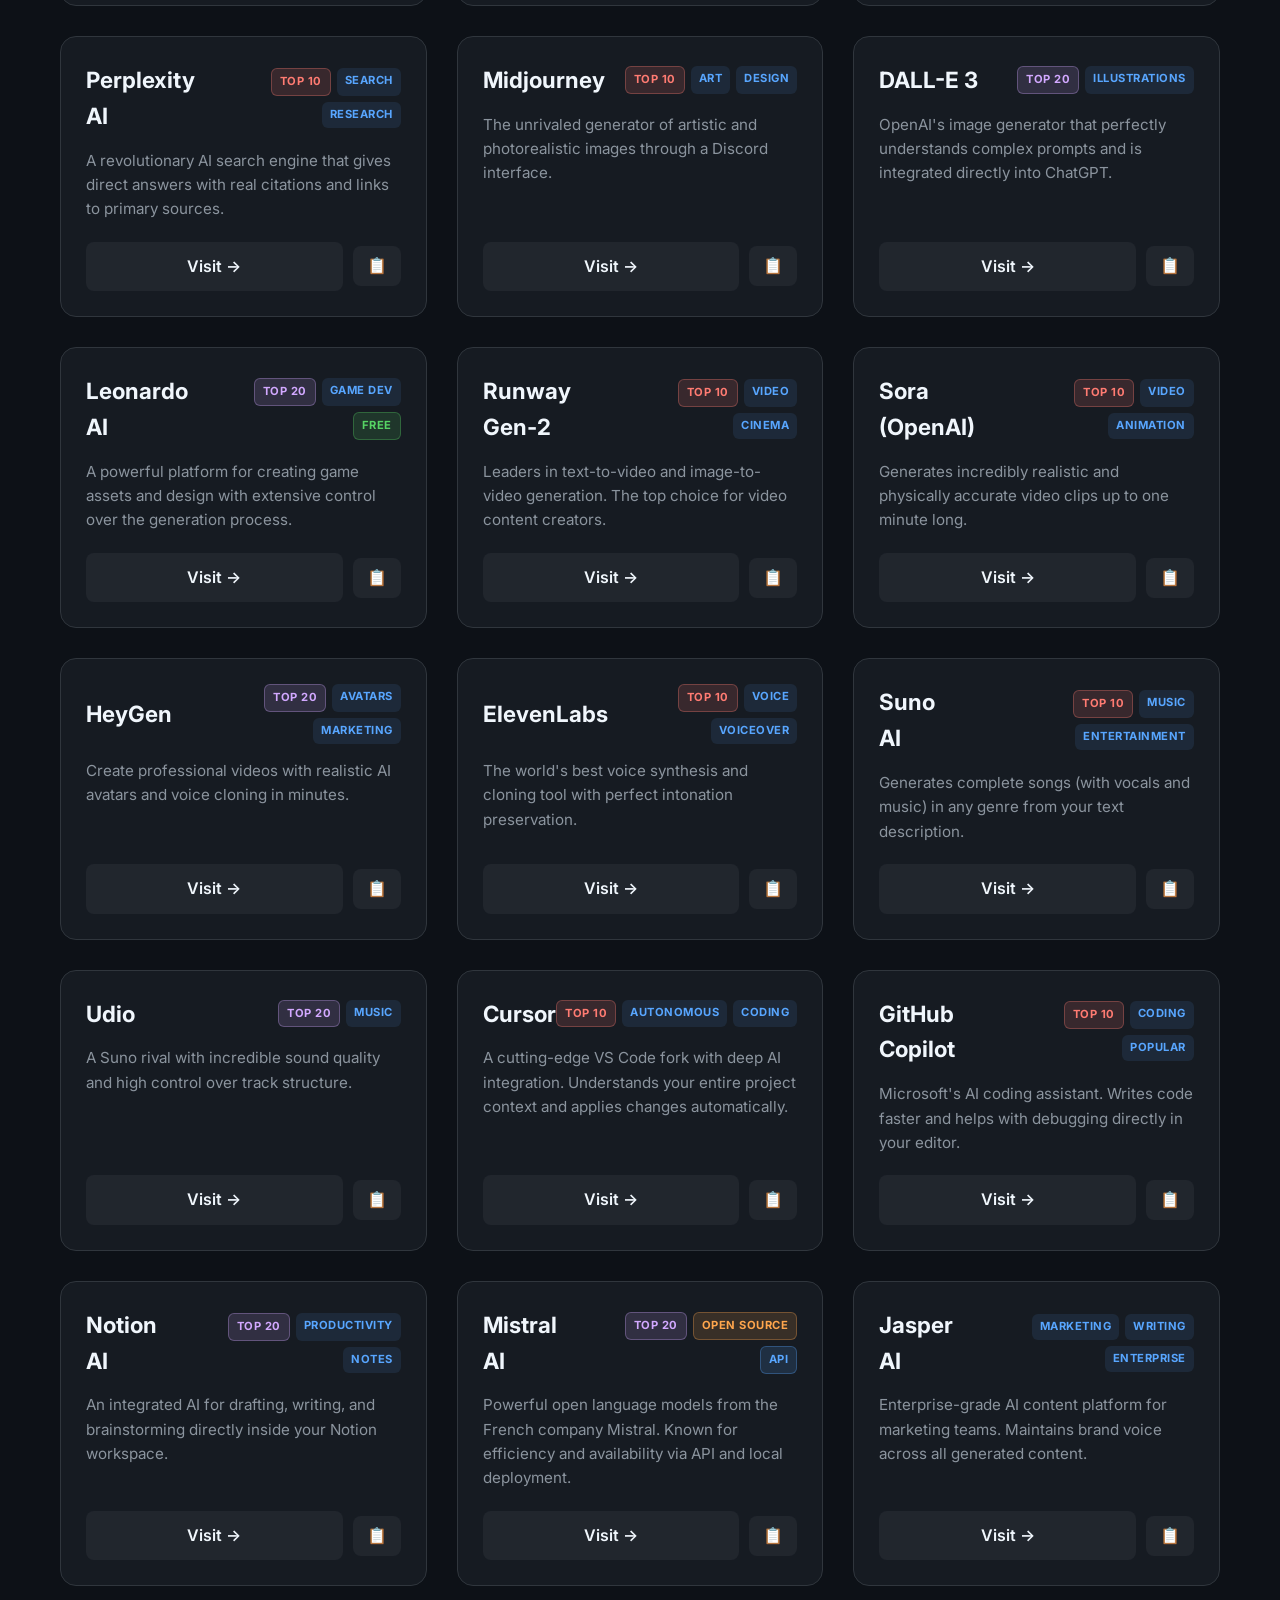
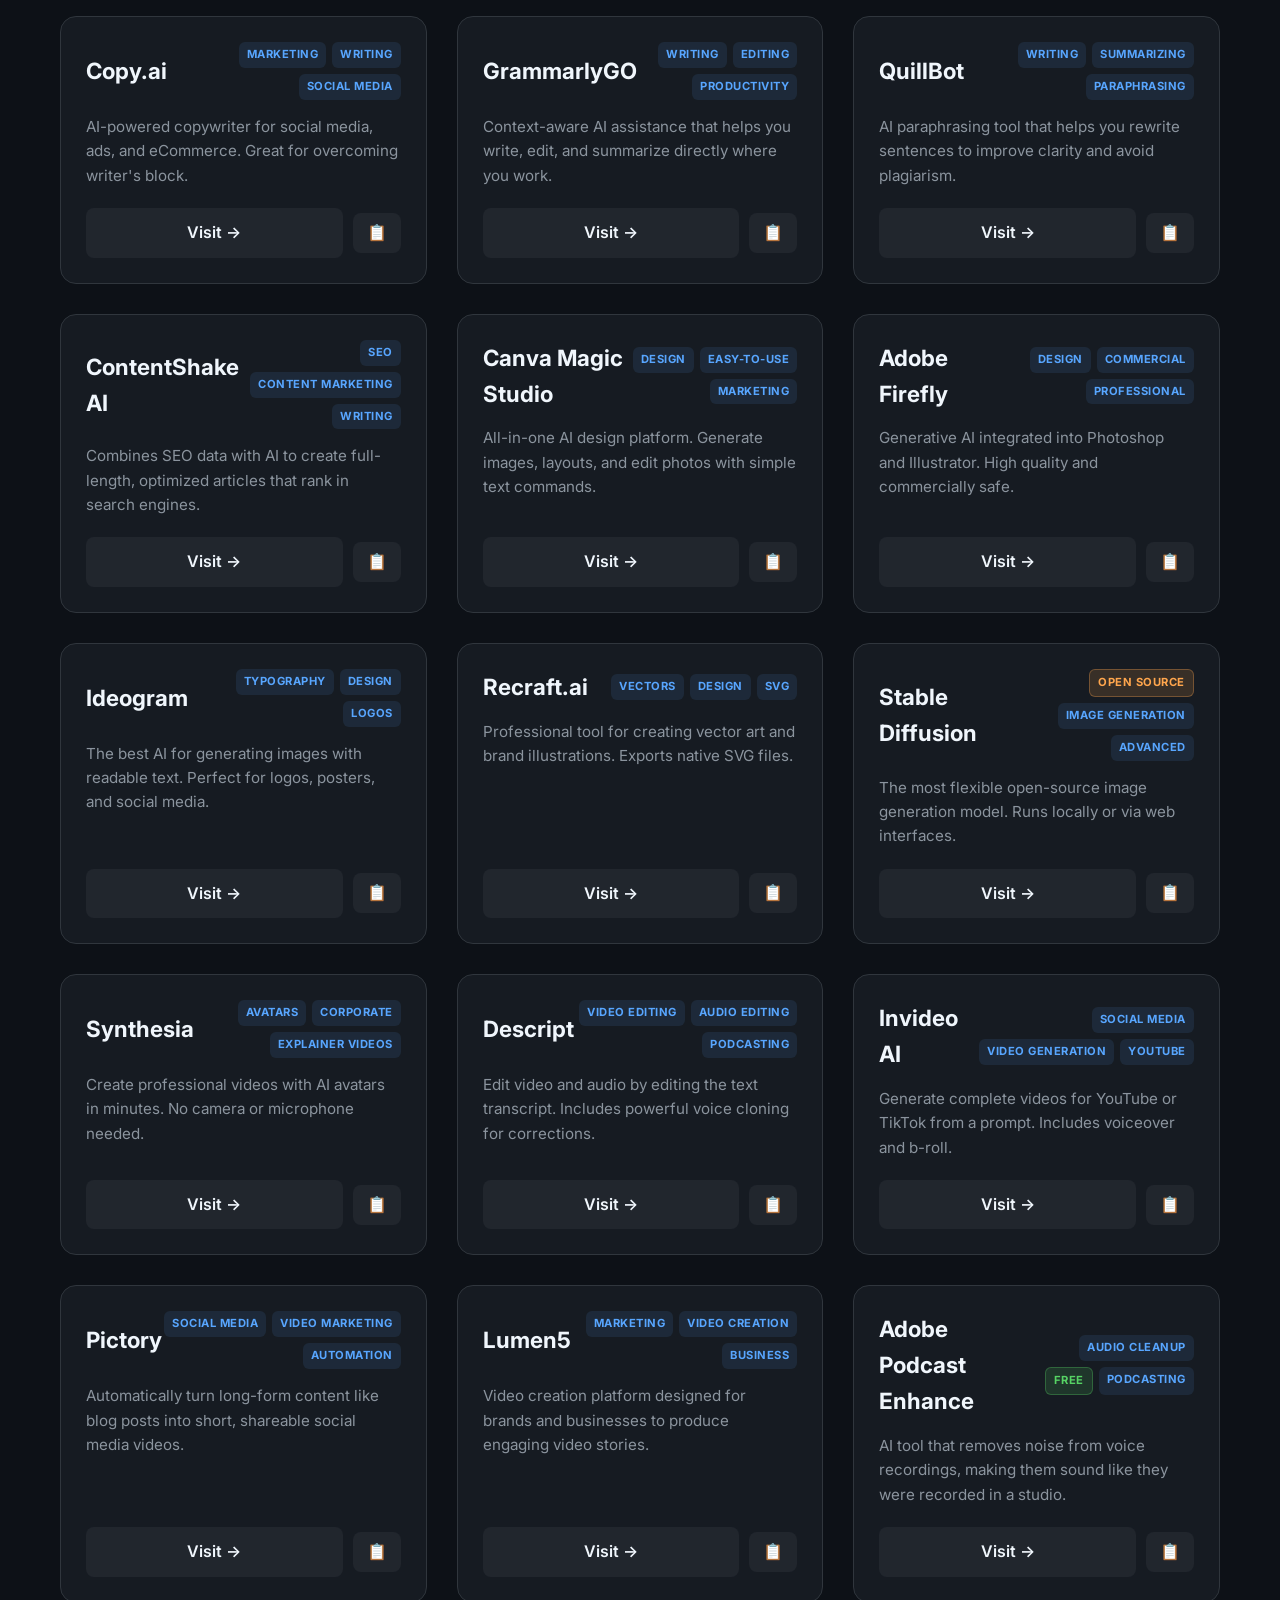
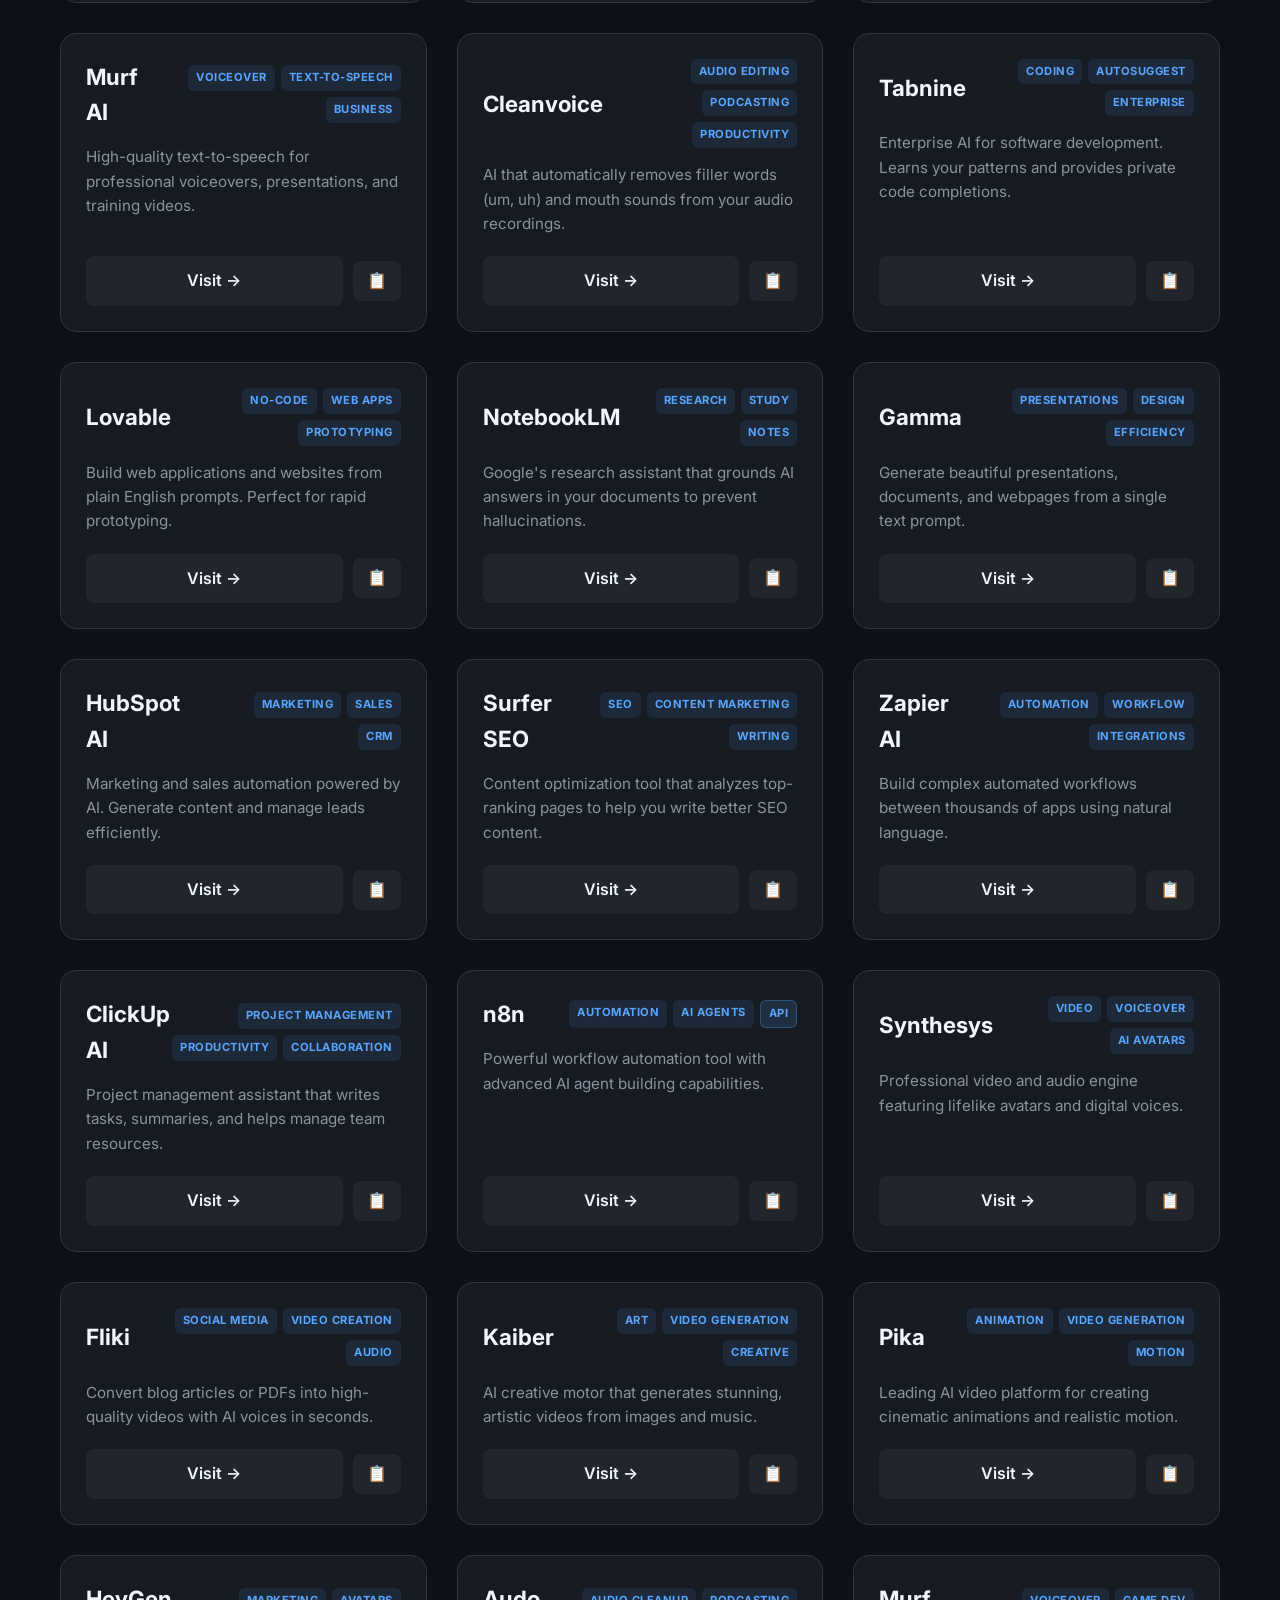
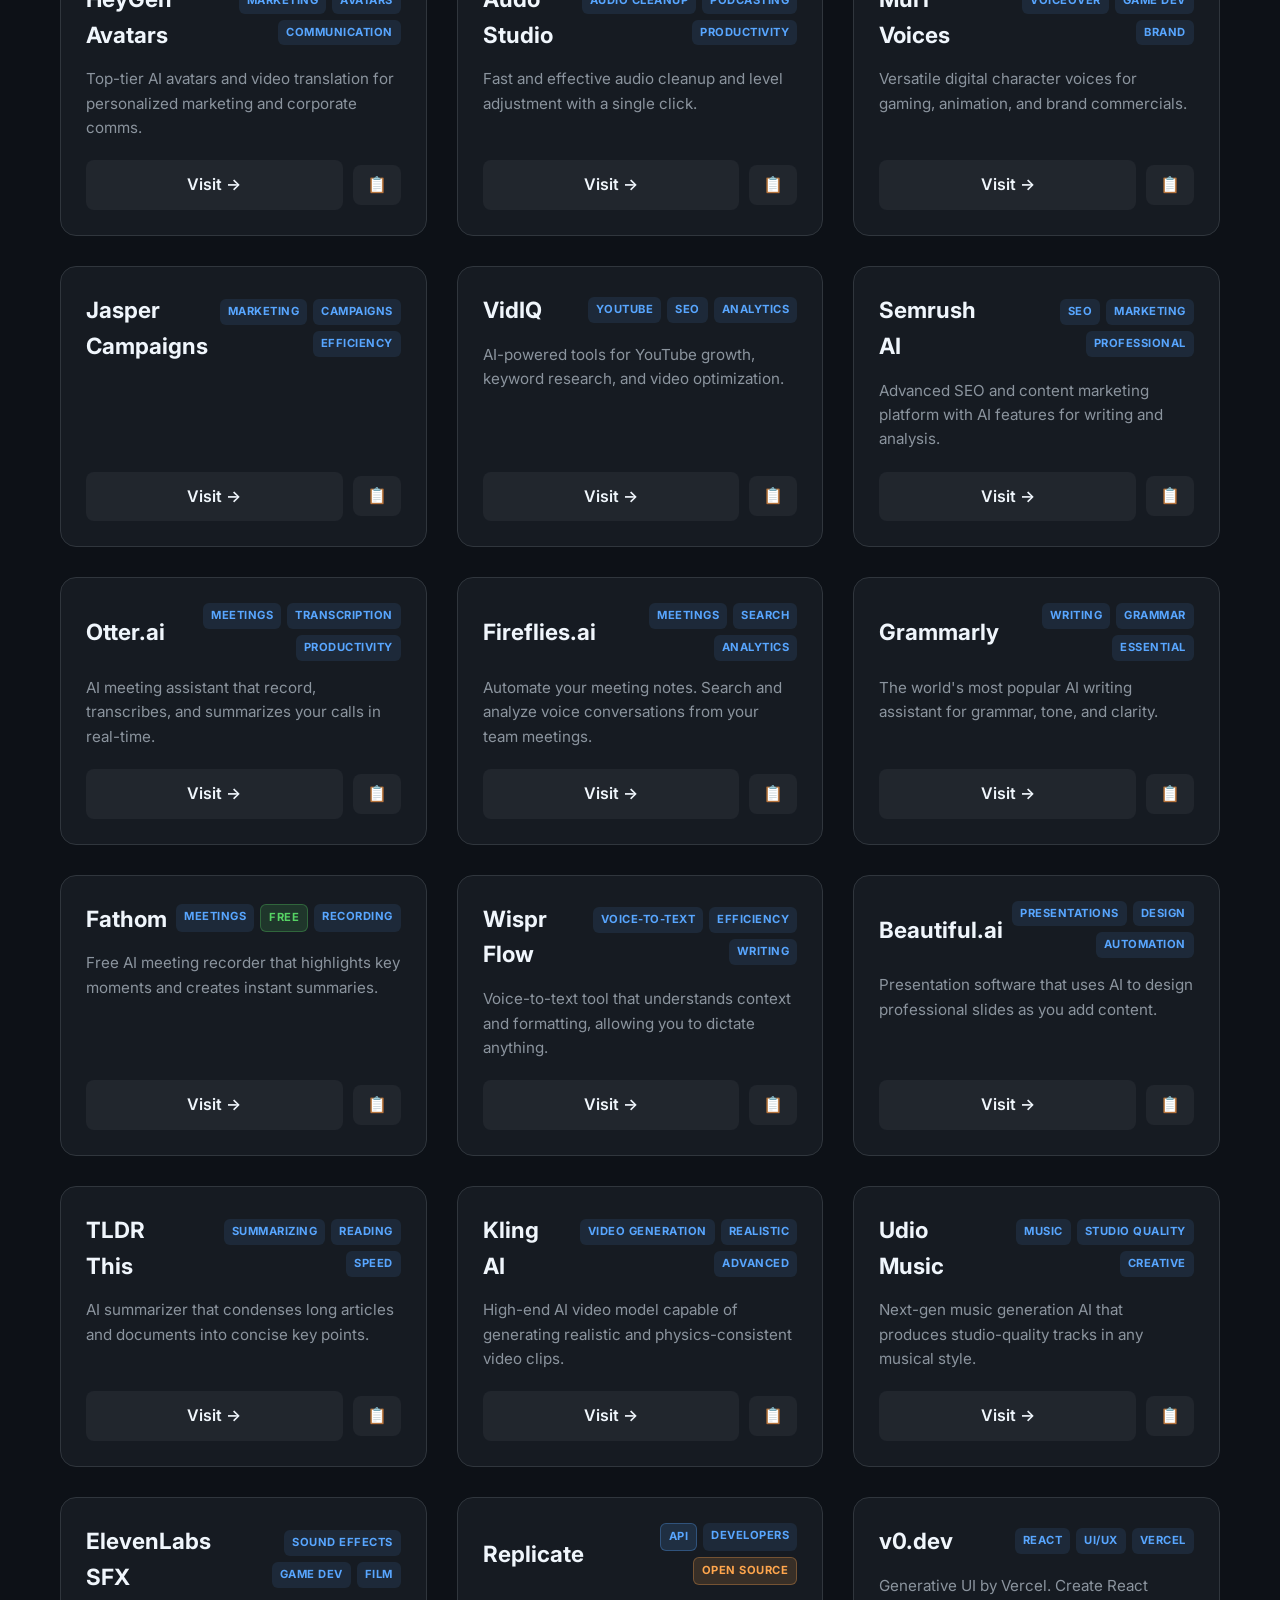
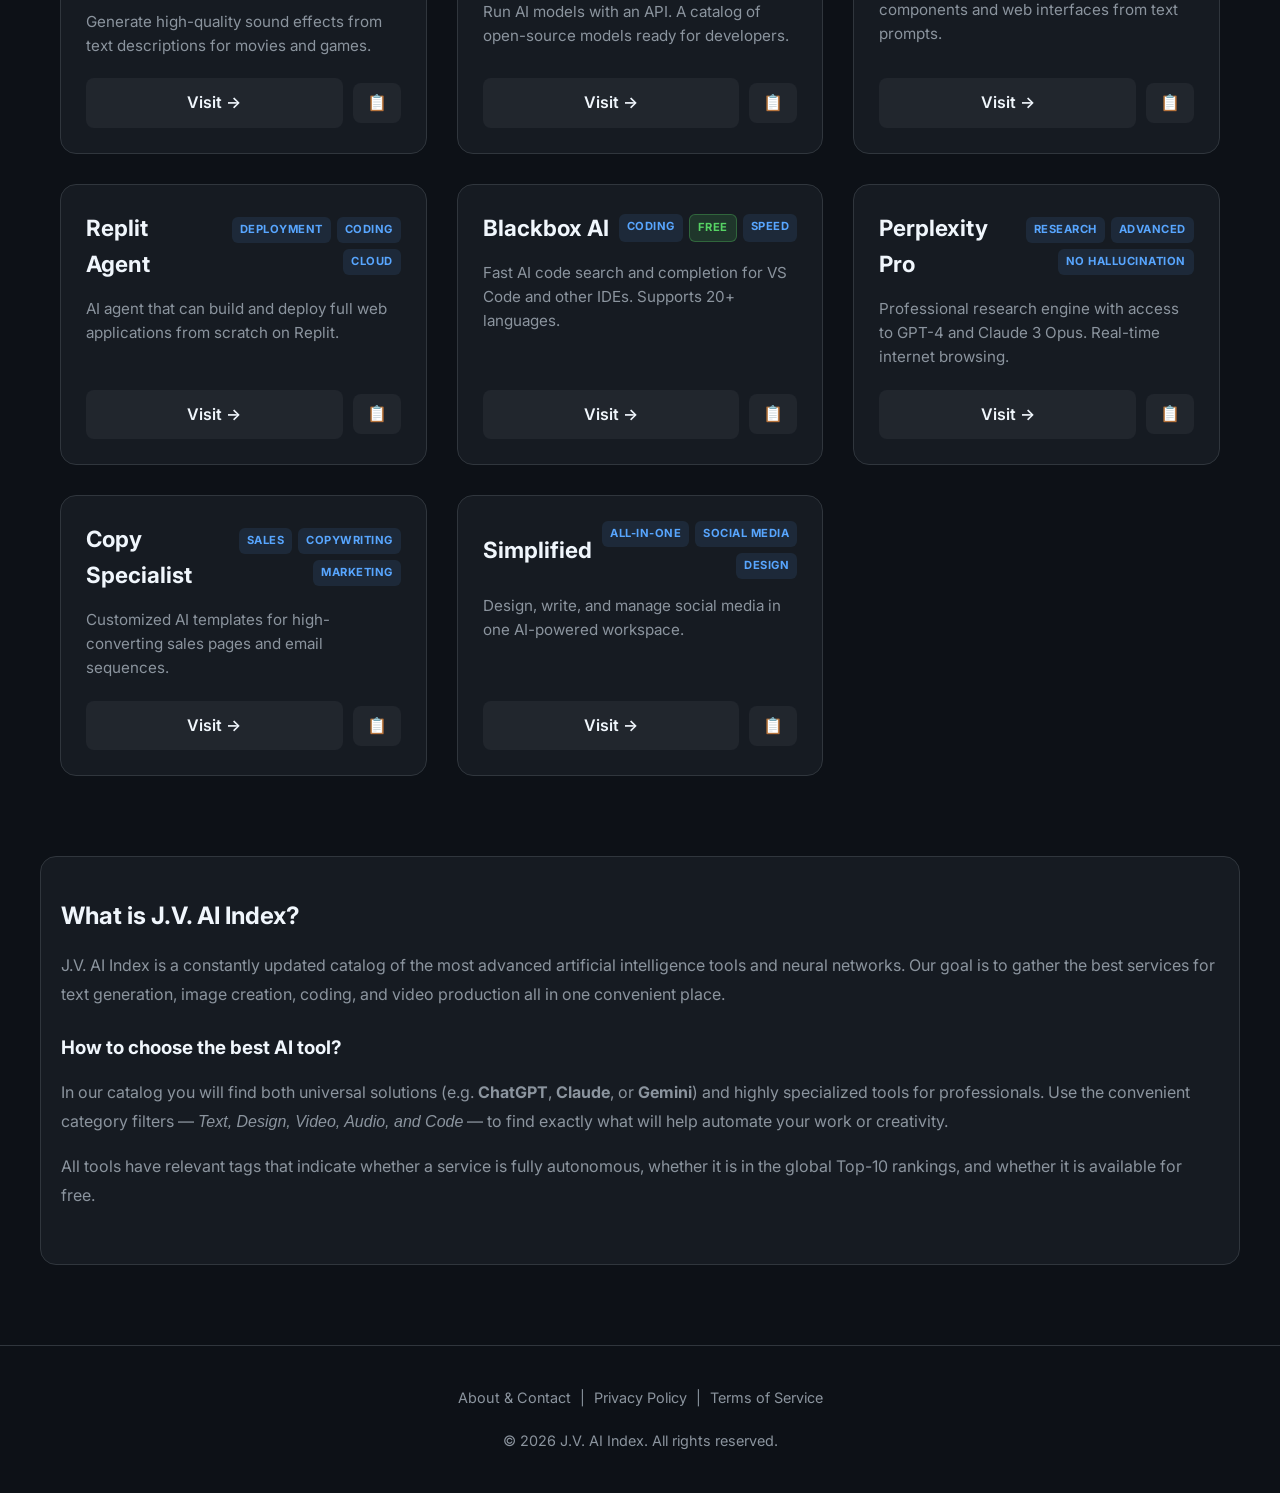
==== commit dcd0ee9e: "Add files via upload" ====
--- a/index.html
+++ b/index.html
@@ -61,6 +61,35 @@
             </select>
         </div>
 
+        <!-- AI Insights Section (Editorial Content) -->
+        <section class="ai-insights" id="aiInsights">
+            <h2 class="section-title"><span class="gradient-text" data-i18n="insights_title">AI Insights &
+                    Reviews</span></h2>
+            <div class="insights-grid">
+                <article class="insight-card">
+                    <div class="insight-tag" data-i18n="insight_guide">Guide</div>
+                    <h3 data-i18n="insight_1_title">Top 5 AI Tools for Productivity in 2026</h3>
+                    <p data-i18n="insight_1_desc">Discover the essential neural networks that will save you 10+ hours a
+                        week.</p>
+                    <a href="#" class="read-more" data-i18n="read_more">Read more →</a>
+                </article>
+                <article class="insight-card">
+                    <div class="insight-tag" data-i18n="insight_review">Review</div>
+                    <h3 data-i18n="insight_2_title">DeepSeek vs ChatGPT: The Ultimate Comparison</h3>
+                    <p data-i18n="insight_2_desc">We tested both models on coding and logic tasks. Here are the results.
+                    </p>
+                    <a href="#" class="read-more" data-i18n="read_more">Read more →</a>
+                </article>
+                <article class="insight-card">
+                    <div class="insight-tag" data-i18n="insight_news">News</div>
+                    <h3 data-i18n="insight_3_title">How to Use AI for Passive Income</h3>
+                    <p data-i18n="insight_3_desc">Practical strategies for launching autonomous projects using modern AI
+                        agents.</p>
+                    <a href="#" class="read-more" data-i18n="read_more">Read more →</a>
+                </article>
+            </div>
+        </section>
+
         <div class="tools-grid" id="toolsGrid">
             <!-- Items will be injected here by script.js -->
         </div>
--- a/styles.css
+++ b/styles.css
@@ -382,7 +382,82 @@
     color: #56d364;
 }
 
-.seo-cfooter {
+.seo-c
+
+/* AI Insights Section */
+.ai-insights {
+    margin-top: 60px;
+    margin-bottom: 60px;
+    padding: 0 20px;
+}
+
+.section-title {
+    text-align: center;
+    margin-bottom: 40px;
+    font-size: 2.2rem;
+}
+
+.insights-grid {
+    display: grid;
+    grid-template-columns: repeat(auto-fit, minmax(300px, 1fr));
+    gap: 30px;
+}
+
+.insight-card {
+    background: var(--card-bg);
+    border: 1px solid var(--border);
+    padding: 2rem;
+    border-radius: 16px;
+    backdrop-filter: blur(12px);
+    transition: transform 0.3s ease, border-color 0.3s ease;
+    display: flex;
+    flex-direction: column;
+}
+
+.insight-card:hover {
+    transform: translateY(-5px);
+    border-color: var(--primary);
+}
+
+.insight-tag {
+    display: inline-block;
+    padding: 4px 12px;
+    background: rgba(0, 242, 254, 0.1);
+    color: var(--primary);
+    border-radius: 20px;
+    font-size: 0.8rem;
+    font-weight: 600;
+    margin-bottom: 1rem;
+    align-self: flex-start;
+}
+
+.insight-card h3 {
+    font-size: 1.4rem;
+    margin-bottom: 1rem;
+    line-height: 1.3;
+}
+
+.insight-card p {
+    color: var(--text-muted);
+    font-size: 0.95rem;
+    margin-bottom: 1.5rem;
+    flex-grow: 1;
+}
+
+.read-more {
+    color: var(--primary);
+    text-decoration: none;
+    font-weight: 600;
+    font-size: 0.9rem;
+    display: flex;
+    align-items: center;
+}
+
+.read-more:hover {
+    gap: 10px;
+}
+
+footer {
     padding: 60px 0 40px;
     text-align: center;
     border-top: 1px solid var(--border);
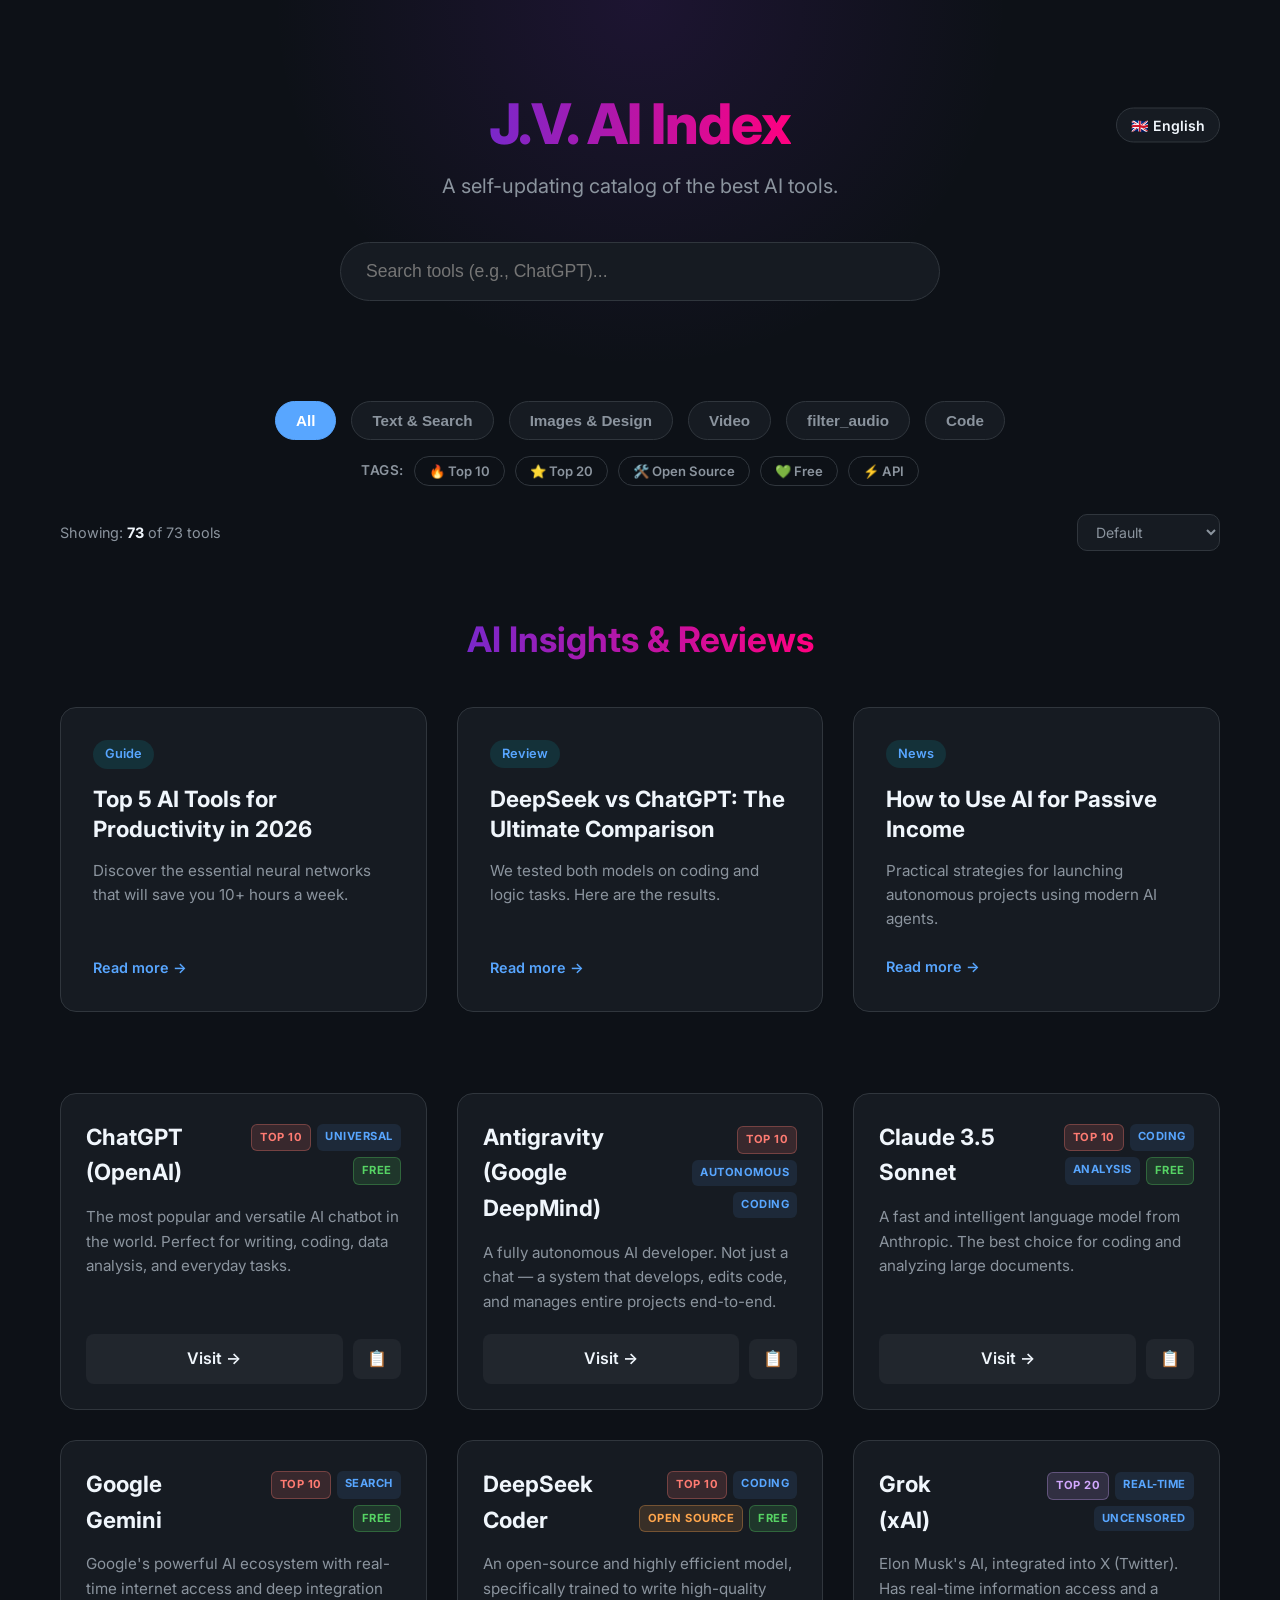
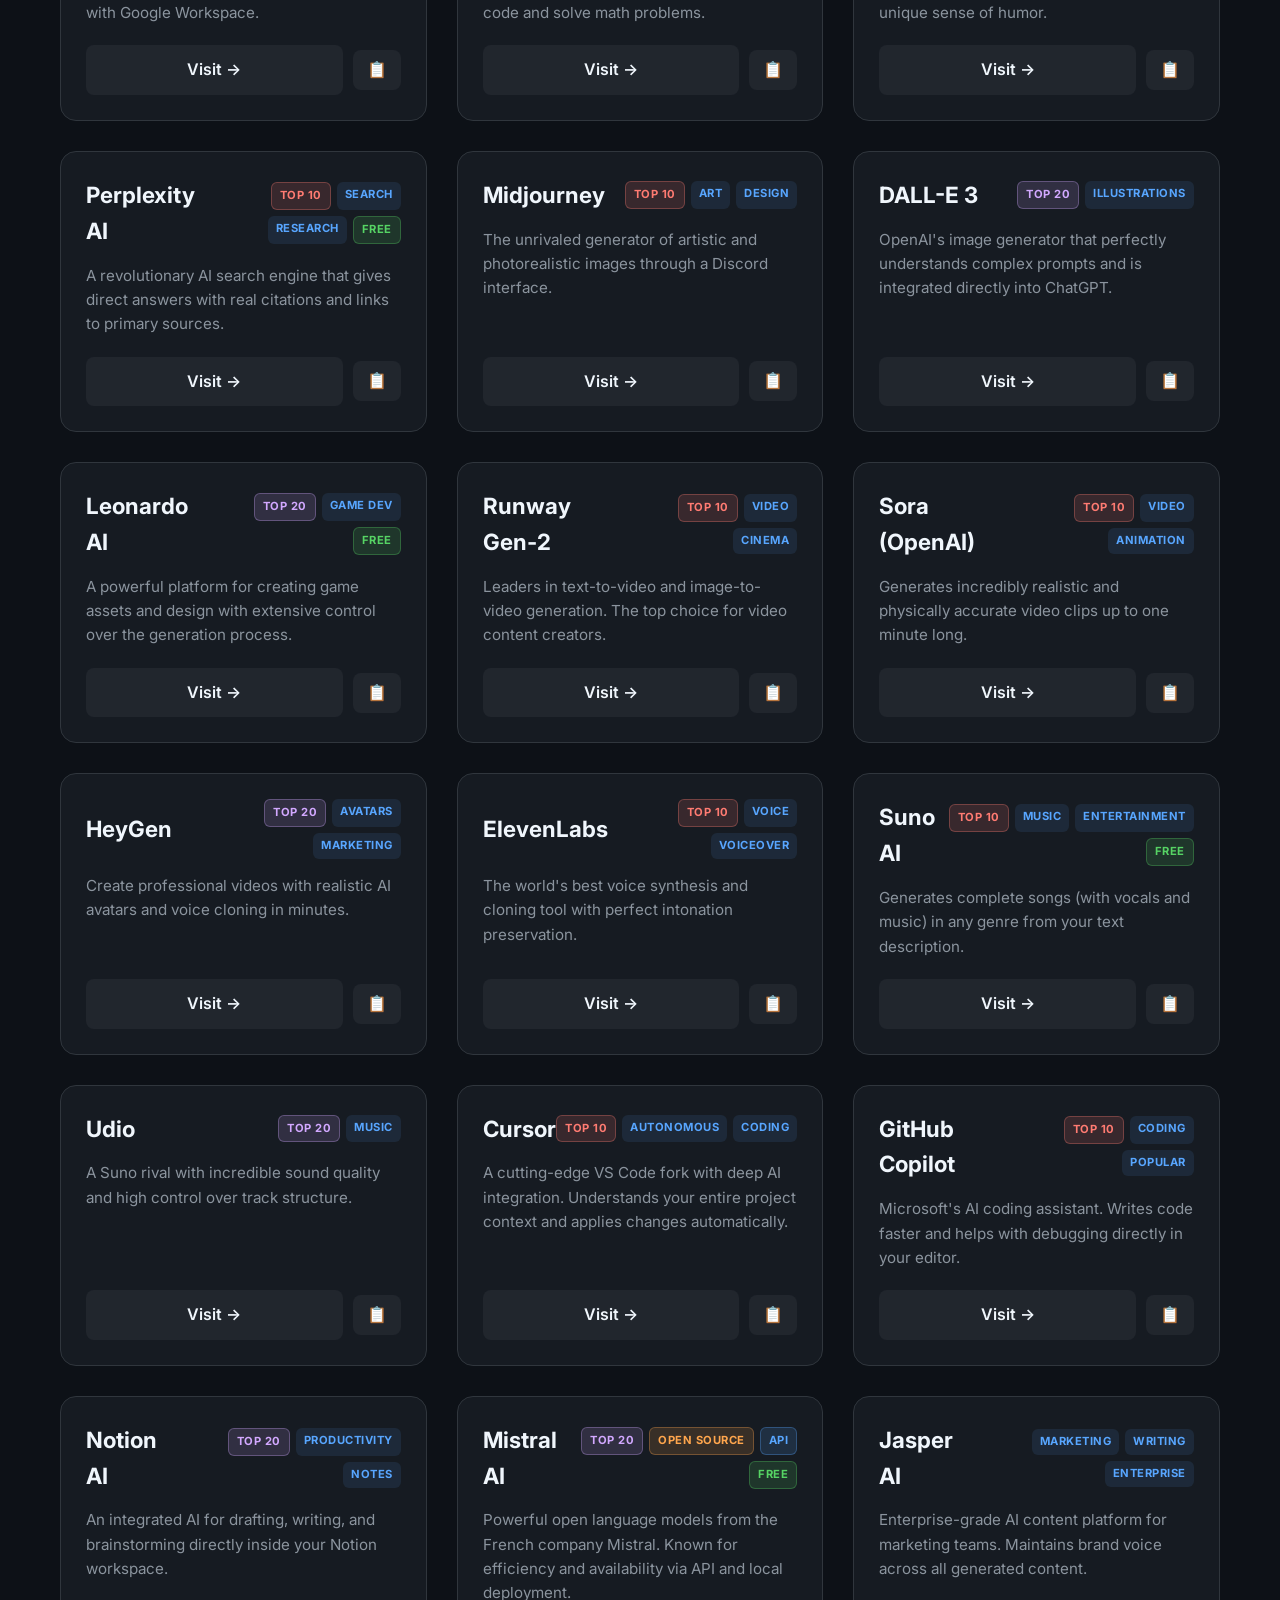
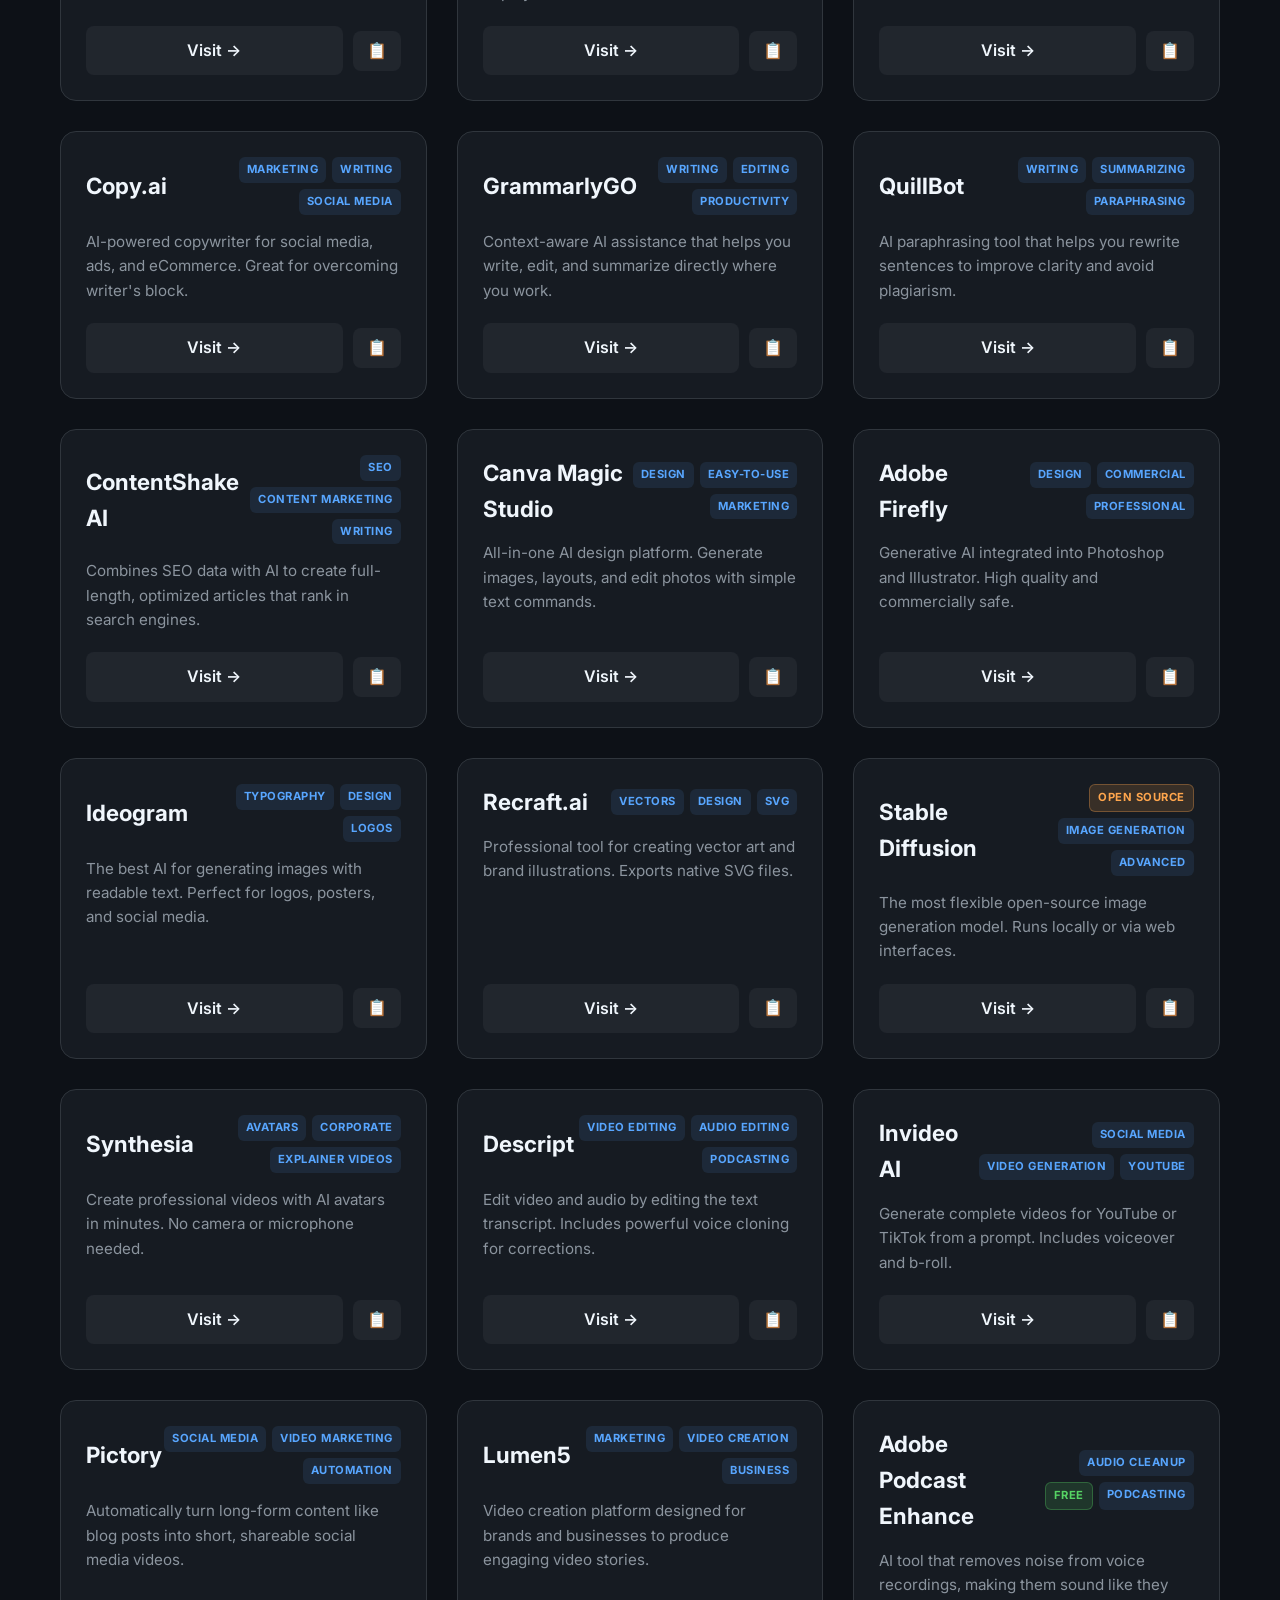
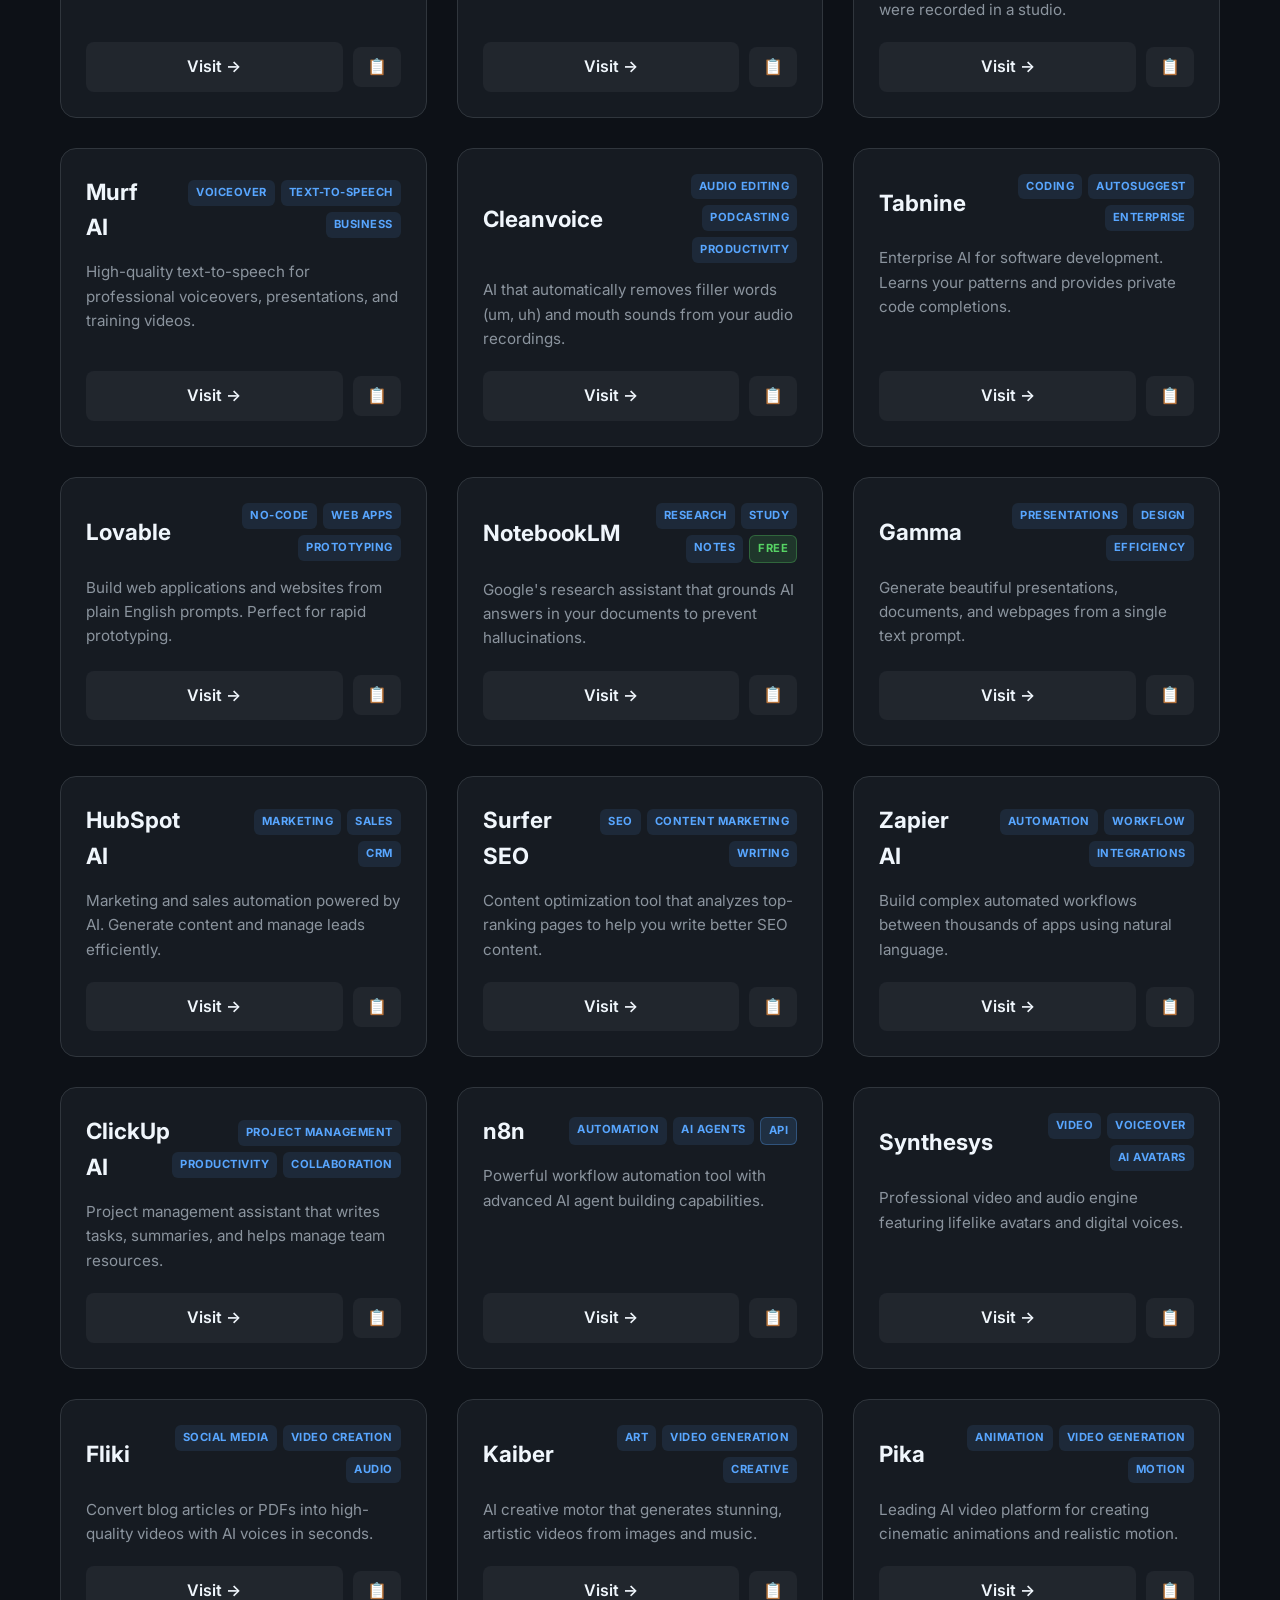
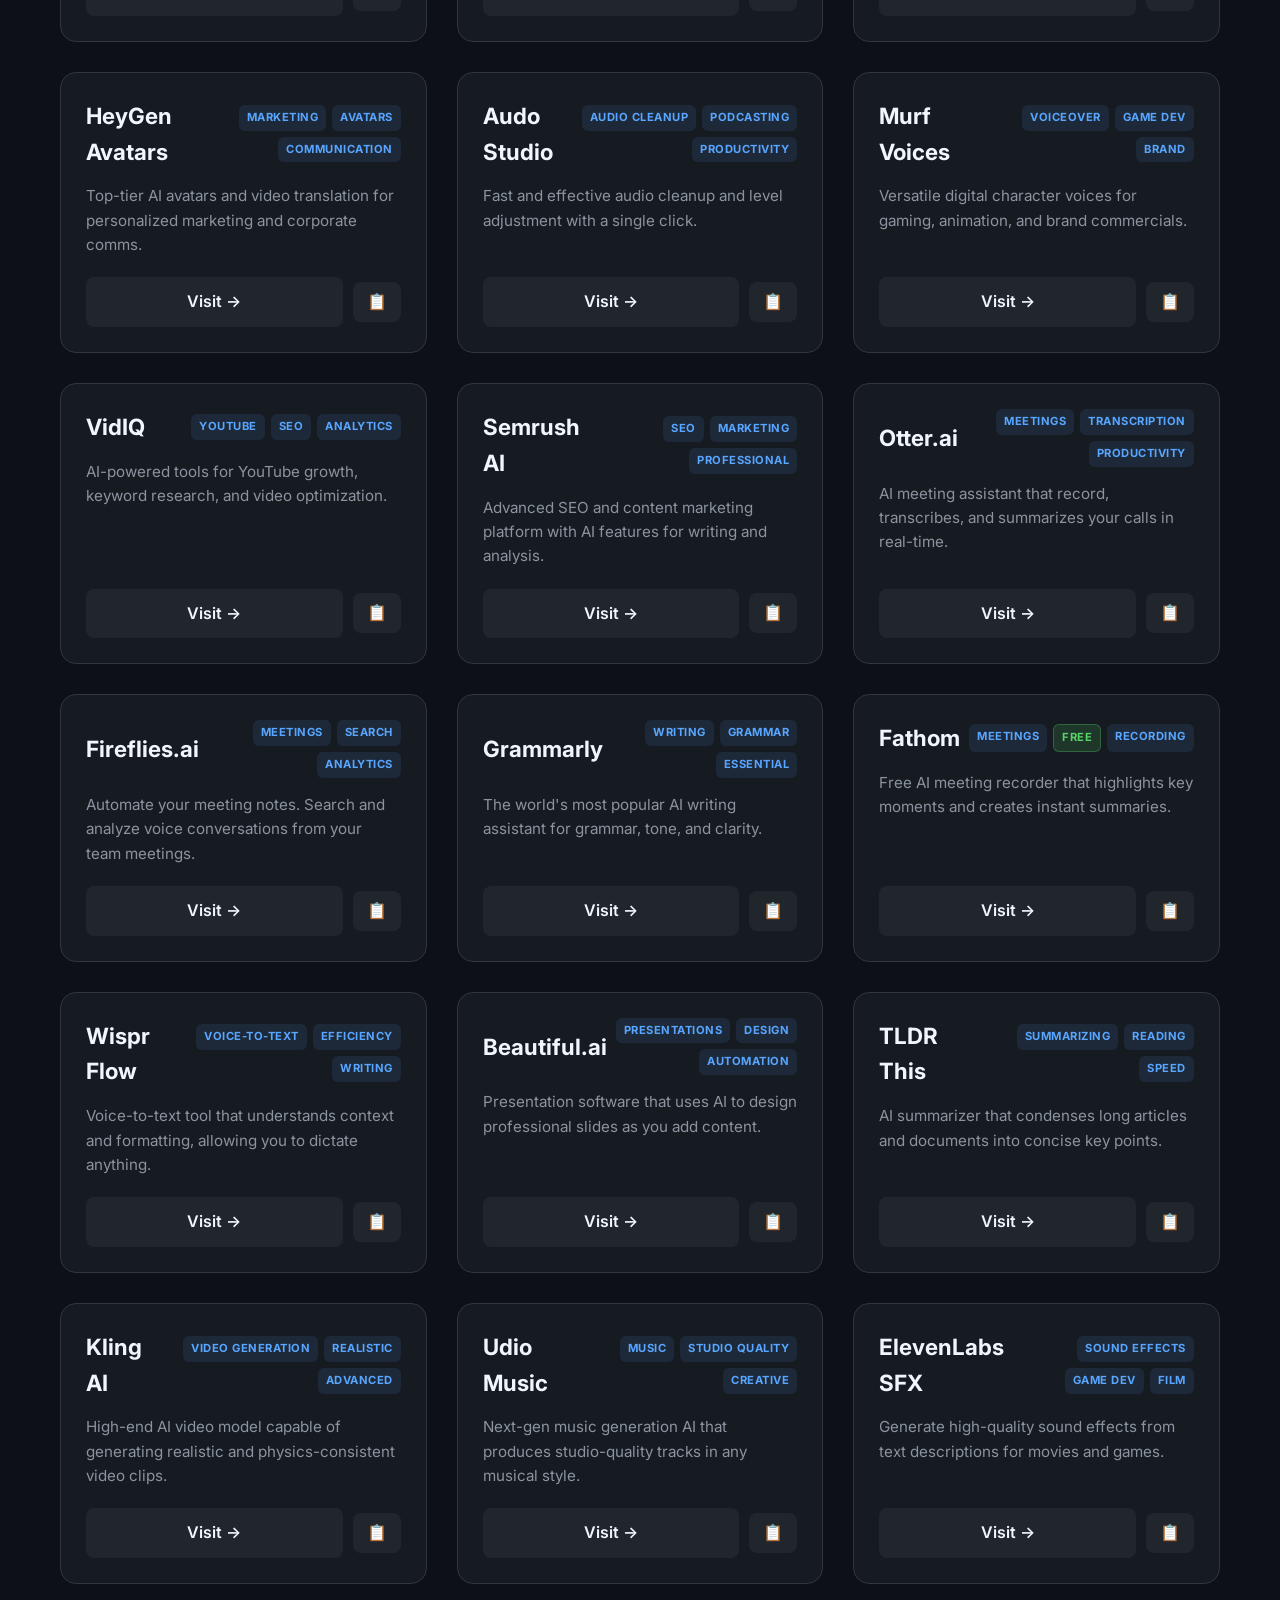
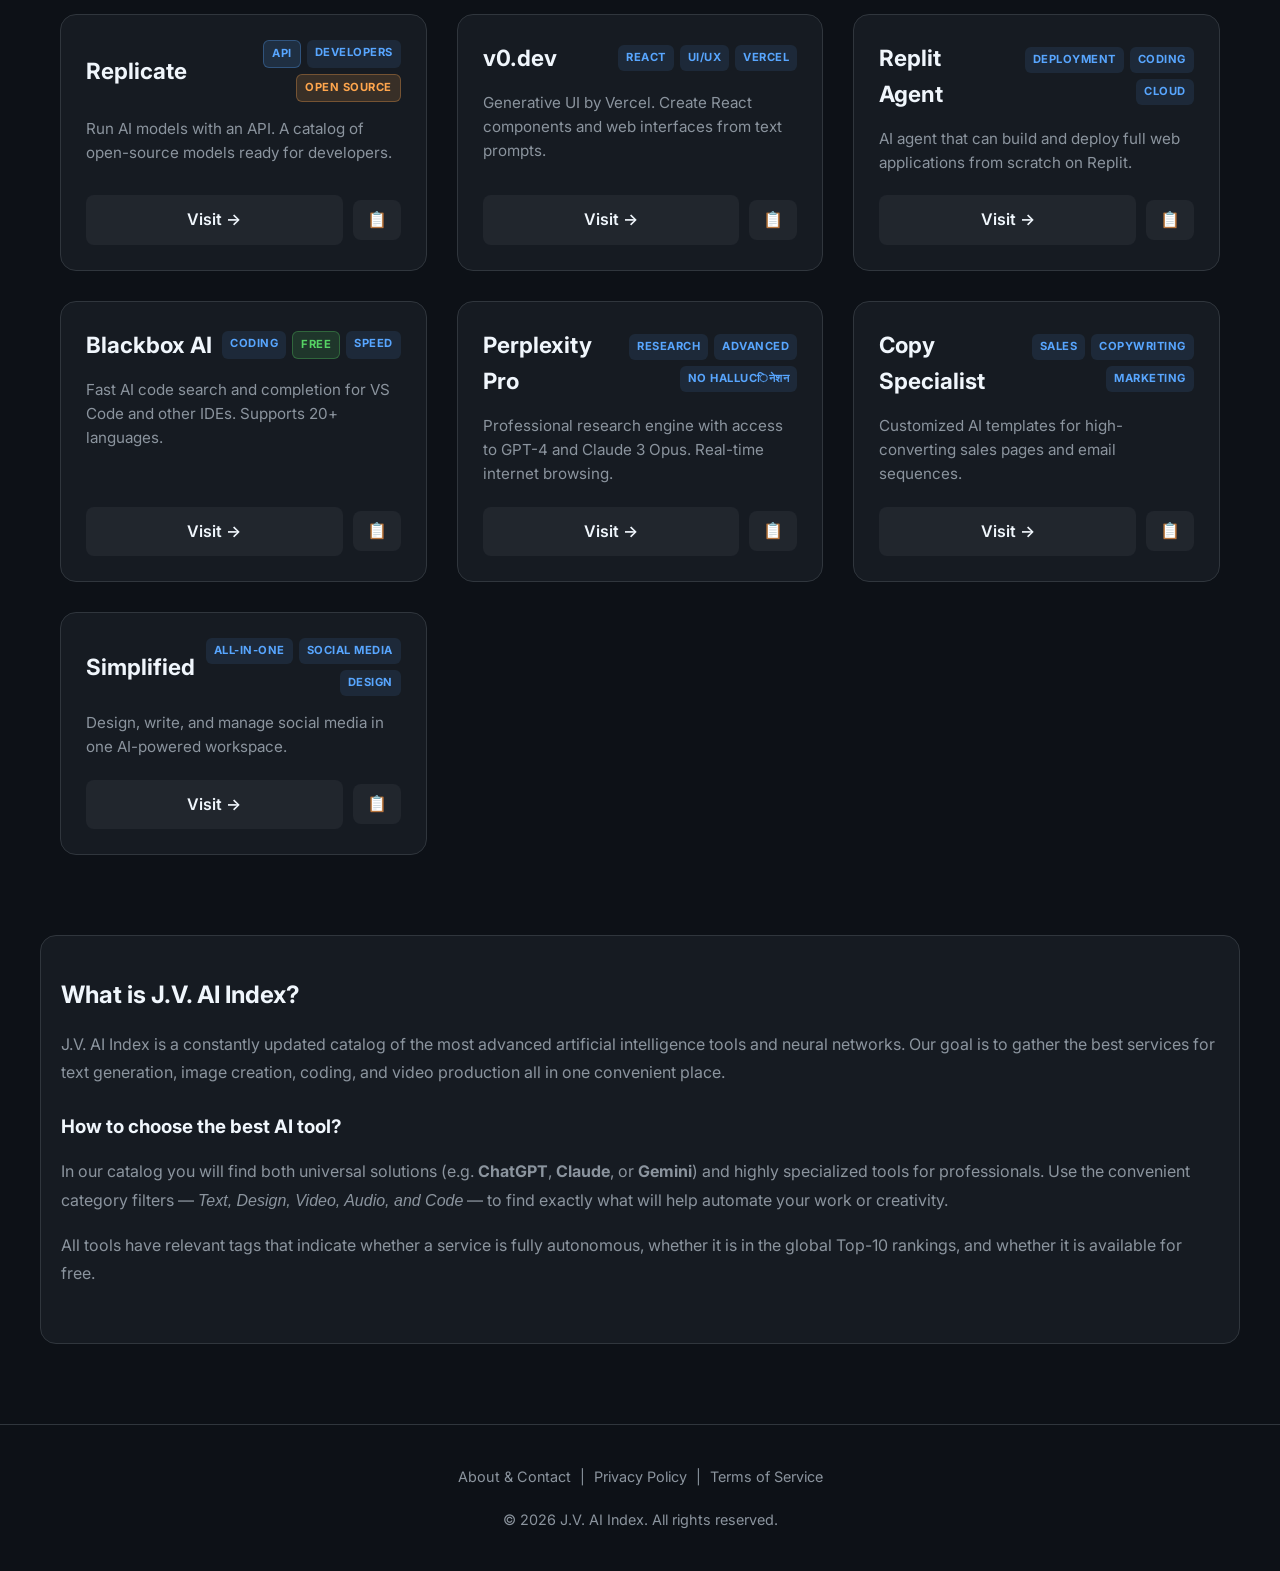
==== commit af3f05a5: "Add files via upload" ====
--- a/index.html
+++ b/index.html
@@ -14,6 +14,15 @@
     <link href="https://fonts.googleapis.com/css2?family=Inter:wght@400;600;800&display=swap" rel="stylesheet">
     <!-- i18n must load before script.js -->
     <script src="i18n.js"></script>
+    <!-- Google tag (gtag.js) -->
+    <script async src="https://www.googletagmanager.com/gtag/js?id=G-HZV6G2Z9KQ"></script>
+    <script>
+      window.dataLayer = window.dataLayer || [];
+      function gtag(){dataLayer.push(arguments);}
+      gtag('js', new Date());
+
+      gtag('config', 'G-HZV6G2Z9KQ');
+    </script>
 </head>
 
 <body>
--- a/styles.css
+++ b/styles.css
@@ -7,6 +7,9 @@
     --accent-hover: #3182ce;
     --gradient-start: #7928ca;
     --gradient-end: #ff0080;
+    --border: #30363d;
+    --primary: var(--accent);
+    --text-muted: var(--text-secondary);
 }
 
 * {
@@ -65,6 +68,7 @@
 .gradient-text {
     background: linear-gradient(to right, var(--gradient-start), var(--gradient-end));
     -webkit-background-clip: text;
+    background-clip: text;
     -webkit-text-fill-color: transparent;
 }
 
@@ -211,6 +215,7 @@
     grid-template-columns: repeat(auto-fill, minmax(300px, 1fr));
     gap: 30px;
     margin-bottom: 80px;
+    margin-top: 40px;
 }
 
 /* Card entrance animation */
@@ -382,13 +387,12 @@
     color: #56d364;
 }
 
-.seo-c
 
 /* AI Insights Section */
 .ai-insights {
     margin-top: 60px;
-    margin-bottom: 60px;
-    padding: 0 20px;
+    margin-bottom: 80px;
+    padding-bottom: 1px;
 }
 
 .section-title {
